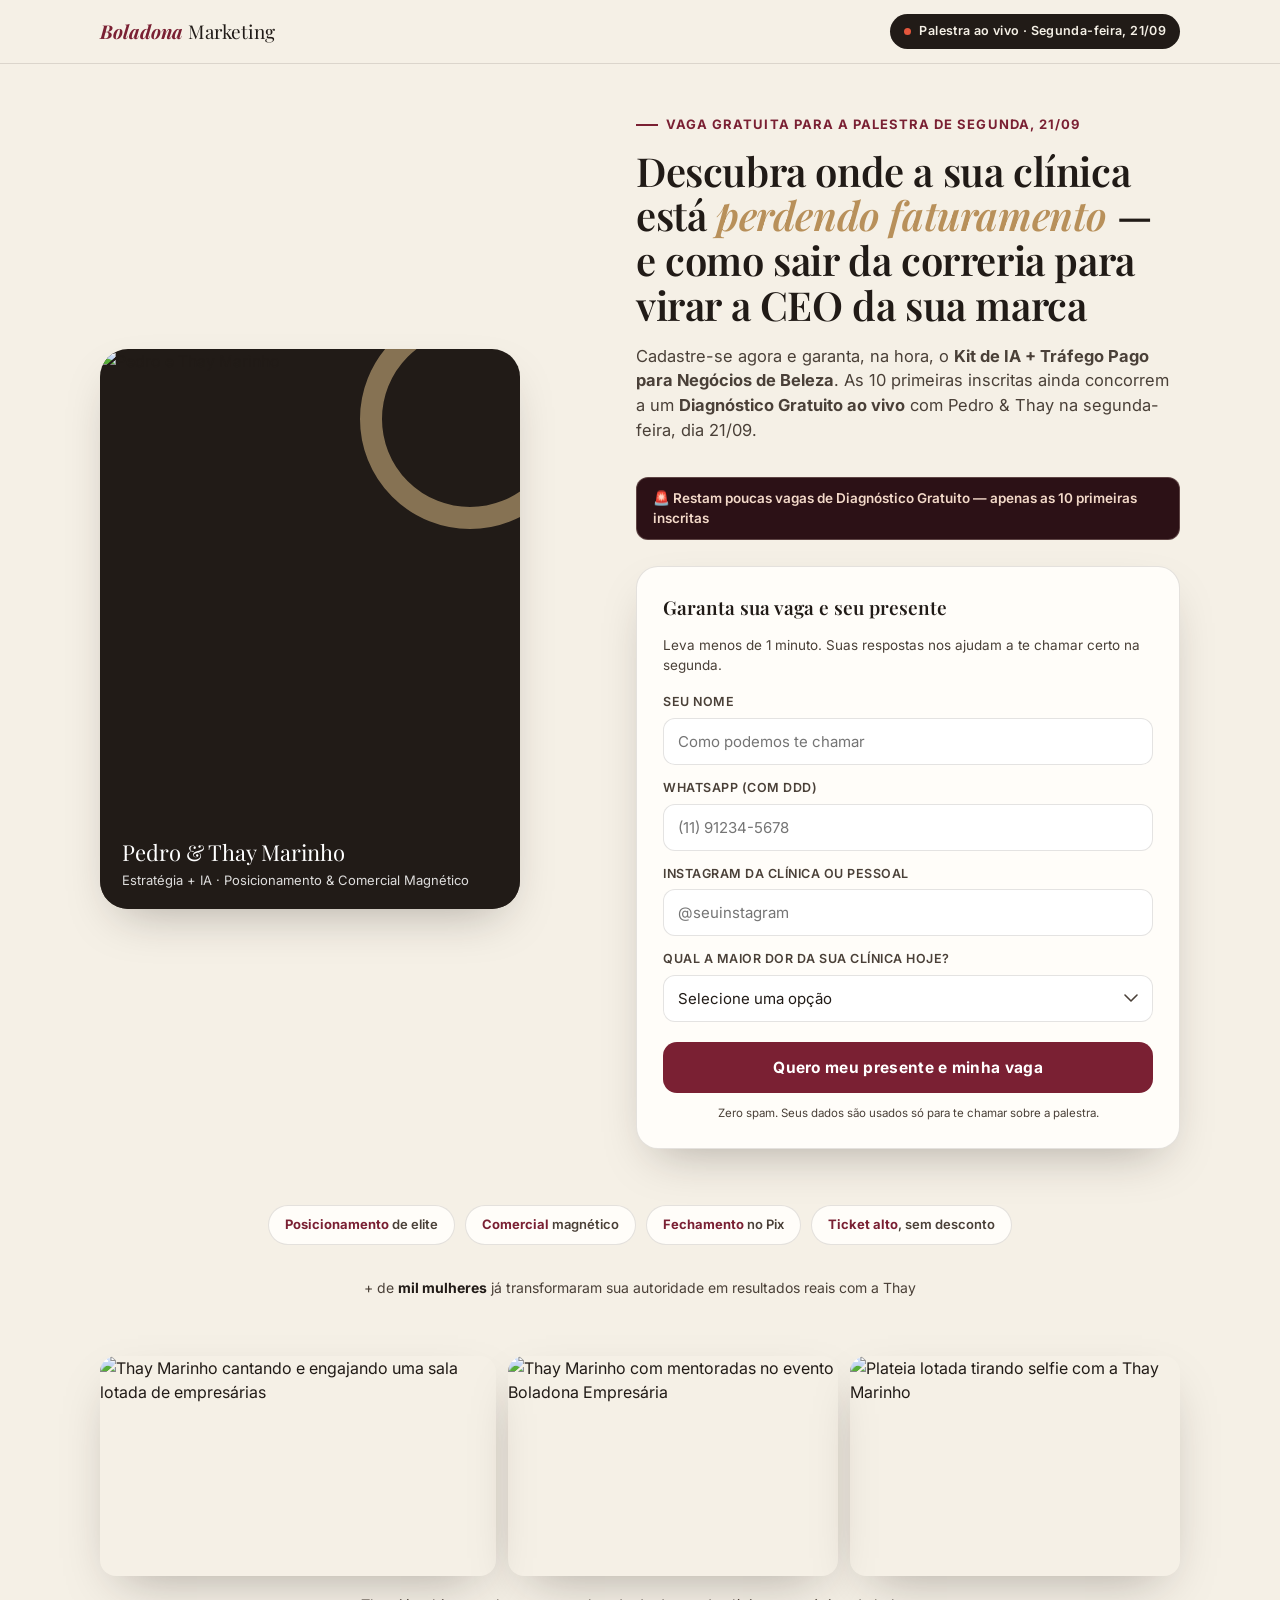
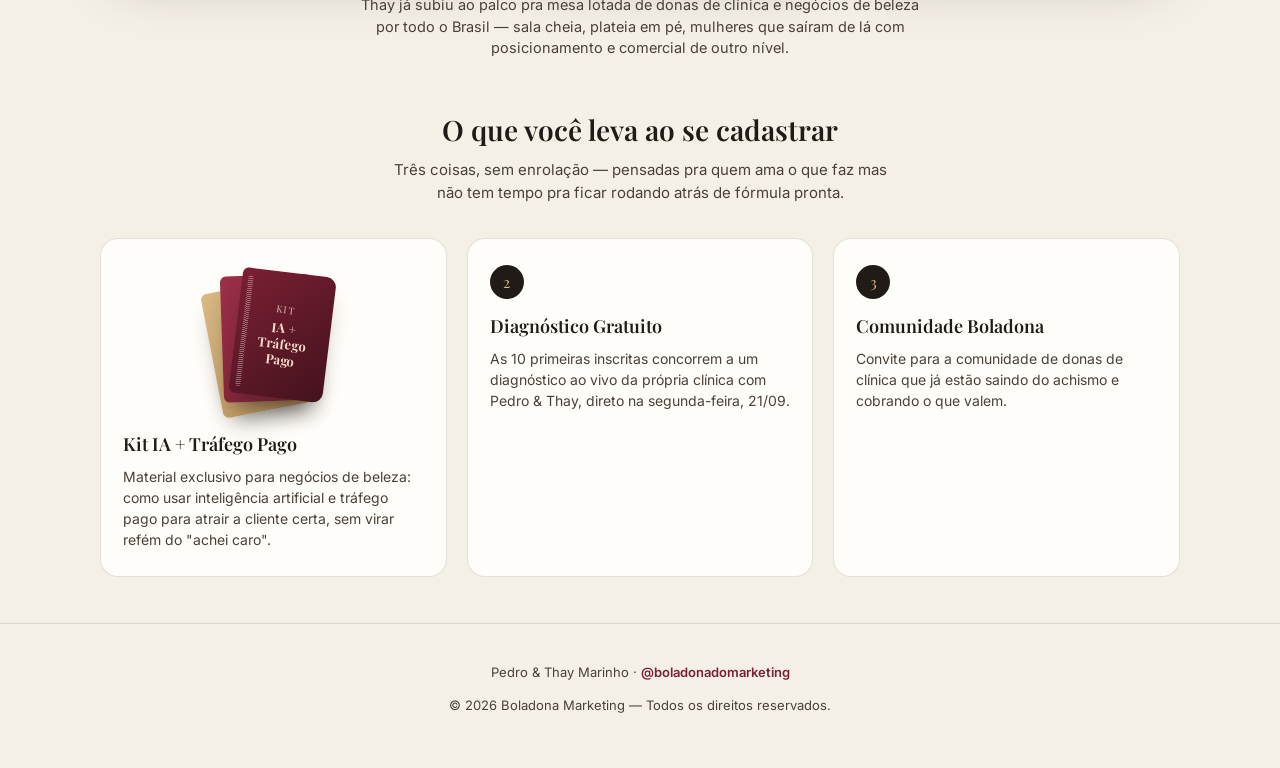
==== index.html @ da7e8c17 "Adiciona mockup do Kit e prova social com fotos reais da Thay Mockup de livros em CSS para o card do" ====
<!doctype html>
<html lang="pt-BR">
<head>
<meta charset="UTF-8">
<meta name="viewport" content="width=device-width, initial-scale=1">
<title>Diagnóstico Gratuito · Palestra com Pedro & Thay Marinho</title>
<meta name="description" content="Palestra ao vivo de Pedro & Thay Marinho. Cadastre-se, leve seu Kit de IA + Tráfego Pago para Negócios de Beleza e concorra a um Diagnóstico Gratuito da sua clínica.">
<link rel="preconnect" href="https://fonts.googleapis.com">
<link rel="preconnect" href="https://fonts.gstatic.com" crossorigin>
<link href="https://fonts.googleapis.com/css2?family=Playfair+Display:ital,wght@0,500;0,600;0,700;1,600&family=Inter:wght@400;500;600;700&display=swap" rel="stylesheet">
<style>
:root {
  --cream: #F5F0E6; --cream-soft: #EFE7D8; --card: #FFFDF9; --ink: #211B17; --ink-soft: #4A4038;
  --gold: #B8905A; --gold-light: #D9BA85; --wine: #7A2033;
  --line: rgba(33,27,23,.12); --shadow: 0 20px 50px -20px rgba(33,27,23,.35); --radius: 22px;
}
* { box-sizing: border-box; }
html { scroll-behavior: smooth; }
body { margin:0; background:var(--cream); color:var(--ink); font-family:'Inter',-apple-system,BlinkMacSystemFont,'Segoe UI',sans-serif; -webkit-font-smoothing:antialiased; line-height:1.5; }
h1,h2,h3,.serif { font-family:'Playfair Display',Georgia,serif; font-weight:600; margin:0; color:var(--ink); }
a { color:inherit; } img { max-width:100%; display:block; }
.container { max-width:1120px; margin:0 auto; padding:0 20px; }
.topbar { position:sticky; top:0; z-index:40; background:rgba(245,240,230,.92); backdrop-filter:blur(8px); border-bottom:1px solid var(--line); }
.topbar-inner { display:flex; align-items:center; justify-content:space-between; padding:14px 20px; max-width:1120px; margin:0 auto; }
.brand { font-family:'Playfair Display',serif; font-size:19px; }
.brand b { color:var(--wine); font-style:italic; }
.live-badge { display:inline-flex; align-items:center; gap:8px; background:var(--ink); color:var(--cream); padding:8px 14px; border-radius:999px; font-size:12.5px; font-weight:600; letter-spacing:.03em; }
.live-dot { width:7px; height:7px; border-radius:50%; background:#E4573D; animation:pulse 1.6s infinite; }
@keyframes pulse { 0%{box-shadow:0 0 0 0 rgba(228,87,61,.55);} 70%{box-shadow:0 0 0 8px rgba(228,87,61,0);} 100%{box-shadow:0 0 0 0 rgba(228,87,61,0);} }
.hero { padding:44px 0 30px; }
.hero-grid { display:grid; grid-template-columns:.95fr 1.05fr; gap:44px; align-items:center; }
@media (max-width:880px) { .hero-grid { grid-template-columns:1fr; gap:30px; } }
.photo-card { position:relative; border-radius:28px; overflow:hidden; box-shadow:var(--shadow); aspect-ratio:3/4; max-height:560px; background:var(--ink); }
.photo-card img { width:100%; height:100%; object-fit:cover; object-position:50% 12%; }
.photo-card::after { content:""; position:absolute; inset:0; background:linear-gradient(180deg,rgba(33,27,23,0) 45%,rgba(33,27,23,.75) 100%); }
.photo-caption { position:absolute; left:22px; right:22px; bottom:18px; z-index:2; color:#fff; }
.photo-caption .names { font-family:'Playfair Display',serif; font-size:22px; }
.photo-caption .role { font-size:13px; opacity:.85; margin-top:2px; }
.photo-arc { position:absolute; top:-40px; right:-60px; width:220px; height:220px; border:22px solid var(--gold-light); border-radius:50%; opacity:.55; z-index:1; }
.eyebrow { display:inline-flex; align-items:center; gap:8px; color:var(--wine); font-weight:700; font-size:13px; letter-spacing:.08em; text-transform:uppercase; margin-bottom:14px; }
.eyebrow::before { content:""; width:22px; height:2px; background:var(--wine); display:inline-block; }
.hero h1 { font-size:40px; line-height:1.12; letter-spacing:-0.01em; }
.hero h1 em { color:var(--gold); font-style:italic; }
@media (max-width:480px) { .hero h1 { font-size:30px; } }
.hero-sub { margin-top:16px; font-size:16.5px; color:var(--ink-soft); max-width:54ch; }
.urgency { margin-top:18px; display:inline-flex; align-items:center; gap:10px; background:#2C1116; color:#F3D9C9; border:1px solid rgba(243,217,201,.25); padding:10px 16px; border-radius:12px; font-size:13.5px; font-weight:600; }
.form-card { margin-top:26px; background:var(--card); border:1px solid var(--line); border-radius:var(--radius); padding:26px; box-shadow:var(--shadow); }
.form-card h3 { font-size:19px; margin-bottom:4px; }
.form-card .form-note { font-size:13.5px; color:var(--ink-soft); margin-bottom:18px; }
.field { margin-bottom:14px; }
.field label { display:block; font-size:12.5px; font-weight:600; color:var(--ink-soft); margin-bottom:6px; text-transform:uppercase; letter-spacing:.04em; }
.field input, .field select { width:100%; padding:13px 14px; border-radius:12px; border:1.5px solid var(--line); background:#fff; font-size:15px; font-family:inherit; color:var(--ink); appearance:none; }
.field select { background-image:url("data:image/svg+xml,%3Csvg xmlns='http://www.w3.org/2000/svg' width='14' height='9'%3E%3Cpath d='M1 1l6 6 6-6' stroke='%234A4038' stroke-width='1.6' fill='none' stroke-linecap='round' stroke-linejoin='round'/%3E%3C/svg%3E"); background-repeat:no-repeat; background-position:right 14px center; padding-right:36px; }
.field input:focus, .field select:focus { outline:none; border-color:var(--gold); box-shadow:0 0 0 3px rgba(184,144,90,.18); }
.btn-submit { width:100%; border:none; cursor:pointer; background:var(--wine); color:#fff; font-family:inherit; font-weight:700; font-size:15.5px; letter-spacing:.02em; padding:16px 18px; border-radius:14px; margin-top:6px; transition:transform .15s ease,background .15s ease; }
.btn-submit:hover { background:#8E2740; transform:translateY(-1px); }
.btn-submit:disabled { opacity:.6; cursor:default; transform:none; }
.form-fineprint { margin-top:12px; font-size:11.5px; color:var(--ink-soft); text-align:center; }
.form-error { display:none; background:#FBE3E0; color:#7A2020; border-radius:10px; padding:10px 12px; font-size:13px; margin-bottom:12px; }
.pills { display:flex; flex-wrap:wrap; gap:10px; justify-content:center; padding:26px 0 10px; }
.pill { background:var(--card); border:1px solid var(--line); padding:9px 16px; border-radius:999px; font-size:13px; font-weight:600; color:var(--ink-soft); }
.pill b { color:var(--wine); }
.trust { text-align:center; padding:8px 0 36px; color:var(--ink-soft); font-size:14px; }
.trust b { color:var(--ink); }
.section { padding:46px 0; }
.section-title { text-align:center; font-size:28px; margin-bottom:8px; }
.section-sub { text-align:center; color:var(--ink-soft); max-width:56ch; margin:0 auto 34px; font-size:15px; }
.cards3 { display:grid; grid-template-columns:repeat(3,1fr); gap:20px; }
@media (max-width:820px) { .cards3 { grid-template-columns:1fr; } }
.gift-card { background:var(--card); border:1px solid var(--line); border-radius:18px; padding:26px 22px; }
.gift-card .num { width:34px; height:34px; border-radius:50%; background:var(--ink); color:var(--gold-light); display:flex; align-items:center; justify-content:center; font-family:'Playfair Display',serif; font-size:15px; margin-bottom:14px; }
.gift-card h3 { font-size:18px; margin-bottom:8px; }
.gift-card p { font-size:14px; color:var(--ink-soft); margin:0; }
.kit-mockup { position:relative; width:120px; height:150px; margin:0 auto 16px; }
.kit-book { position:absolute; left:50%; top:50%; width:94px; height:126px; border-radius:6px 10px 10px 6px; box-shadow:0 14px 24px -10px rgba(33,27,23,.45); }
.kit-book-3 { z-index:1; background:linear-gradient(135deg,#D9BA85,#B8905A); transform:translate(-50%,-50%) rotate(-11deg) translate(-16px,5px); }
.kit-book-2 { z-index:2; background:linear-gradient(135deg,#9C3049,#7A2033); transform:translate(-50%,-50%) rotate(-2deg) translate(-4px,-2px); }
.kit-book-1 { z-index:3; background:linear-gradient(135deg,#7A2033,#43121D); transform:translate(-50%,-50%) rotate(7deg) translate(9px,-6px); display:flex; flex-direction:column; align-items:center; justify-content:center; text-align:center; color:#F3D9C9; padding:10px; }
.kit-book-1::before { content:""; position:absolute; left:6px; top:7px; bottom:7px; width:5px; background:repeating-linear-gradient(rgba(255,255,255,0) 0,rgba(255,255,255,0) 1px,rgba(255,255,255,.35) 1px,rgba(255,255,255,.35) 2px); border-radius:3px; }
.kit-book-tag { font-family:'Playfair Display',serif; font-size:9.5px; letter-spacing:.16em; opacity:.85; }
.kit-book-title { font-family:'Playfair Display',serif; font-weight:700; font-size:13px; line-height:1.25; margin-top:4px; }
.proof { padding:8px 0 4px; }
.proof-grid { display:grid; grid-template-columns:1.2fr 1fr 1fr; gap:12px; }
.proof-grid img { width:100%; height:220px; object-fit:cover; border-radius:16px; box-shadow:var(--shadow); }
@media (max-width:720px) { .proof-grid { grid-template-columns:1fr 1fr; } .proof-grid img { height:170px; } .proof-grid img:first-child { grid-column:1 / -1; height:200px; } }
.proof-caption { text-align:center; max-width:64ch; margin:18px auto 0; color:var(--ink-soft); font-size:14.5px; }
footer { border-top:1px solid var(--line); padding:26px 0 40px; text-align:center; color:var(--ink-soft); font-size:13px; }
footer a { color:var(--wine); font-weight:600; text-decoration:none; }
</style>
</head>
<body>

<div class="topbar">
  <div class="topbar-inner">
    <div class="brand"><b>Boladona</b> Marketing</div>
    <div class="live-badge"><span class="live-dot"></span> Palestra ao vivo · Segunda-feira, 21/09</div>
  </div>
</div>

<header class="hero">
  <div class="container hero-grid">
    <div class="photo-card">
      <div class="photo-arc"></div>
      <img src="https://qdgpsgfivrbxqoopowkg.supabase.co/storage/v1/object/public/landing-assets/pedro-thay-casal.jpg" alt="Pedro e Thay Marinho">
      <div class="photo-caption">
        <div class="names">Pedro &amp; Thay Marinho</div>
        <div class="role">Estratégia + IA · Posicionamento &amp; Comercial Magnético</div>
      </div>
    </div>

    <div>
      <div class="eyebrow">Vaga gratuita para a palestra de segunda, 21/09</div>
      <h1>Descubra onde a sua clínica está <em>perdendo faturamento</em> — e como sair da correria para virar a CEO da sua marca</h1>
      <p class="hero-sub">Cadastre-se agora e garanta, na hora, o <strong>Kit de IA + Tráfego Pago para Negócios de Beleza</strong>. As 10 primeiras inscritas ainda concorrem a um <strong>Diagnóstico Gratuito ao vivo</strong> com Pedro &amp; Thay na segunda-feira, dia 21/09.</p>
      <div class="urgency">🚨 Restam poucas vagas de Diagnóstico Gratuito — apenas as 10 primeiras inscritas</div>

      <div class="form-card">
        <h3>Garanta sua vaga e seu presente</h3>
        <p class="form-note">Leva menos de 1 minuto. Suas respostas nos ajudam a te chamar certo na segunda.</p>
        <div class="form-error" id="formError">Ops, não conseguimos enviar. Confira os campos e tente de novo.</div>
        <form id="leadForm">
          <div class="field">
            <label for="nome">Seu nome</label>
            <input type="text" id="nome" name="nome" placeholder="Como podemos te chamar" required>
          </div>
          <div class="field">
            <label for="whatsapp">WhatsApp (com DDD)</label>
            <input type="tel" id="whatsapp" name="whatsapp" placeholder="(11) 91234-5678" required>
          </div>
          <div class="field">
            <label for="instagram">Instagram da clínica ou pessoal</label>
            <input type="text" id="instagram" name="instagram" placeholder="@seuinstagram" required>
          </div>
          <div class="field">
            <label for="dor">Qual a maior dor da sua clínica hoje?</label>
            <select id="dor" name="dor" required>
              <option value="" disabled selected>Selecione uma opção</option>
              <option value="Não sei precificar sem dar desconto">Não sei precificar sem dar desconto</option>
              <option value="Recebo leads no WhatsApp mas não converto em agendamento">Recebo leads no WhatsApp mas não converto em agendamento</option>
              <option value="Trabalho muito e fatura pouco">Trabalho muito e fatura pouco</option>
              <option value="Ainda não tenho um posicionamento claro">Ainda não tenho um posicionamento claro</option>
            </select>
          </div>
          <button type="submit" class="btn-submit" id="submitBtn">Quero meu presente e minha vaga</button>
          <div class="form-fineprint">Zero spam. Seus dados são usados só para te chamar sobre a palestra.</div>
        </form>
      </div>
    </div>
  </div>
</header>

<div class="pills container">
  <div class="pill"><b>Posicionamento</b> de elite</div>
  <div class="pill"><b>Comercial</b> magnético</div>
  <div class="pill"><b>Fechamento</b> no Pix</div>
  <div class="pill"><b>Ticket alto</b>, sem desconto</div>
</div>
<p class="trust">+ de <b>mil mulheres</b> já transformaram sua autoridade em resultados reais com a Thay</p>

<section class="proof">
  <div class="container">
    <div class="proof-grid">
      <img src="https://qdgpsgfivrbxqoopowkg.supabase.co/storage/v1/object/public/landing-assets/thay-plateia-bambu.jpg" alt="Thay Marinho cantando e engajando uma sala lotada de empresárias">
      <img src="https://qdgpsgfivrbxqoopowkg.supabase.co/storage/v1/object/public/landing-assets/thay-mentoradas.jpg" alt="Thay Marinho com mentoradas no evento Boladona Empresária">
      <img src="https://qdgpsgfivrbxqoopowkg.supabase.co/storage/v1/object/public/landing-assets/thay-plateia-selfie.jpg" alt="Plateia lotada tirando selfie com a Thay Marinho">
    </div>
    <p class="proof-caption">Thay já subiu ao palco pra mesa lotada de donas de clínica e negócios de beleza por todo o Brasil — sala cheia, plateia em pé, mulheres que saíram de lá com posicionamento e comercial de outro nível.</p>
  </div>
</section>

<section class="section">
  <div class="container">
    <h2 class="section-title">O que você leva ao se cadastrar</h2>
    <p class="section-sub">Três coisas, sem enrolação — pensadas pra quem ama o que faz mas não tem tempo pra ficar rodando atrás de fórmula pronta.</p>
    <div class="cards3">
      <div class="gift-card">
        <div class="kit-mockup" aria-hidden="true">
          <div class="kit-book kit-book-3"></div>
          <div class="kit-book kit-book-2"></div>
          <div class="kit-book kit-book-1">
            <span class="kit-book-tag">KIT</span>
            <span class="kit-book-title">IA + Tráfego<br>Pago</span>
          </div>
        </div>
        <h3>Kit IA + Tráfego Pago</h3>
        <p>Material exclusivo para negócios de beleza: como usar inteligência artificial e tráfego pago para atrair a cliente certa, sem virar refém do "achei caro".</p>
      </div>
      <div class="gift-card">
        <div class="num">2</div>
        <h3>Diagnóstico Gratuito</h3>
        <p>As 10 primeiras inscritas concorrem a um diagnóstico ao vivo da própria clínica com Pedro &amp; Thay, direto na segunda-feira, 21/09.</p>
      </div>
      <div class="gift-card">
        <div class="num">3</div>
        <h3>Comunidade Boladona</h3>
        <p>Convite para a comunidade de donas de clínica que já estão saindo do achismo e cobrando o que valem.</p>
      </div>
    </div>
  </div>
</section>

<footer>
  <div class="container">
    <p>Pedro &amp; Thay Marinho · <a href="https://www.instagram.com/boladonadomarketing/" target="_blank" rel="noopener">@boladonadomarketing</a></p>
    <p>© 2026 Boladona Marketing — Todos os direitos reservados.</p>
  </div>
</footer>

<script>
(function () {
  var SUPABASE_URL = "https://qdgpsgfivrbxqoopowkg.supabase.co";
  var SUPABASE_ANON_KEY = "eyJhbGciOiJIUzI1NiIsInR5cCI6IkpXVCJ9.eyJpc3MiOiJzdXBhYmFzZSIsInJlZiI6InFkZ3BzZ2ZpdnJieHFvb3Bvd2tnIiwicm9sZSI6ImFub24iLCJpYXQiOjE3NjI2NjA2MTksImV4cCI6MjA3ODIzNjYxOX0.d2TkZGu66N0FkFLUyxVKUJbG-k8k2CGH80YmsfRaJfw";
  var form = document.getElementById("leadForm");
  var btn = document.getElementById("submitBtn");
  var errorBox = document.getElementById("formError");

  form.addEventListener("submit", function (e) {
    e.preventDefault();
    errorBox.style.display = "none";
    var nome = document.getElementById("nome").value.trim();
    var whatsapp = document.getElementById("whatsapp").value.trim();
    var instagram = document.getElementById("instagram").value.trim();
    var dor = document.getElementById("dor").value;
    if (!nome || !whatsapp || !instagram || !dor) { errorBox.style.display = "block"; return; }

    btn.disabled = true;
    btn.textContent = "Enviando...";

    fetch(SUPABASE_URL + "/rest/v1/landing_leads", {
      method: "POST",
      headers: {
        "Content-Type": "application/json",
        "apikey": SUPABASE_ANON_KEY,
        "Authorization": "Bearer " + SUPABASE_ANON_KEY,
        "Prefer": "return=minimal"
      },
      body: JSON.stringify({
        nome: nome,
        whatsapp: whatsapp,
        instagram: instagram.indexOf("@") === 0 ? instagram : "@" + instagram,
        dor_principal: dor,
        origem: "palestra-segunda",
        user_agent: navigator.userAgent
      })
    })
      .then(function (res) {
        if (!res.ok) throw new Error("Falha ao enviar (" + res.status + ")");
        try { sessionStorage.setItem("lead_nome", nome); } catch (e) {}
        window.location.href = "/obrigado";
      })
      .catch(function (err) {
        console.error(err);
        errorBox.style.display = "block";
        btn.disabled = false;
        btn.textContent = "Quero meu presente e minha vaga";
      });
  });
})();
</script>
</body>
</html>
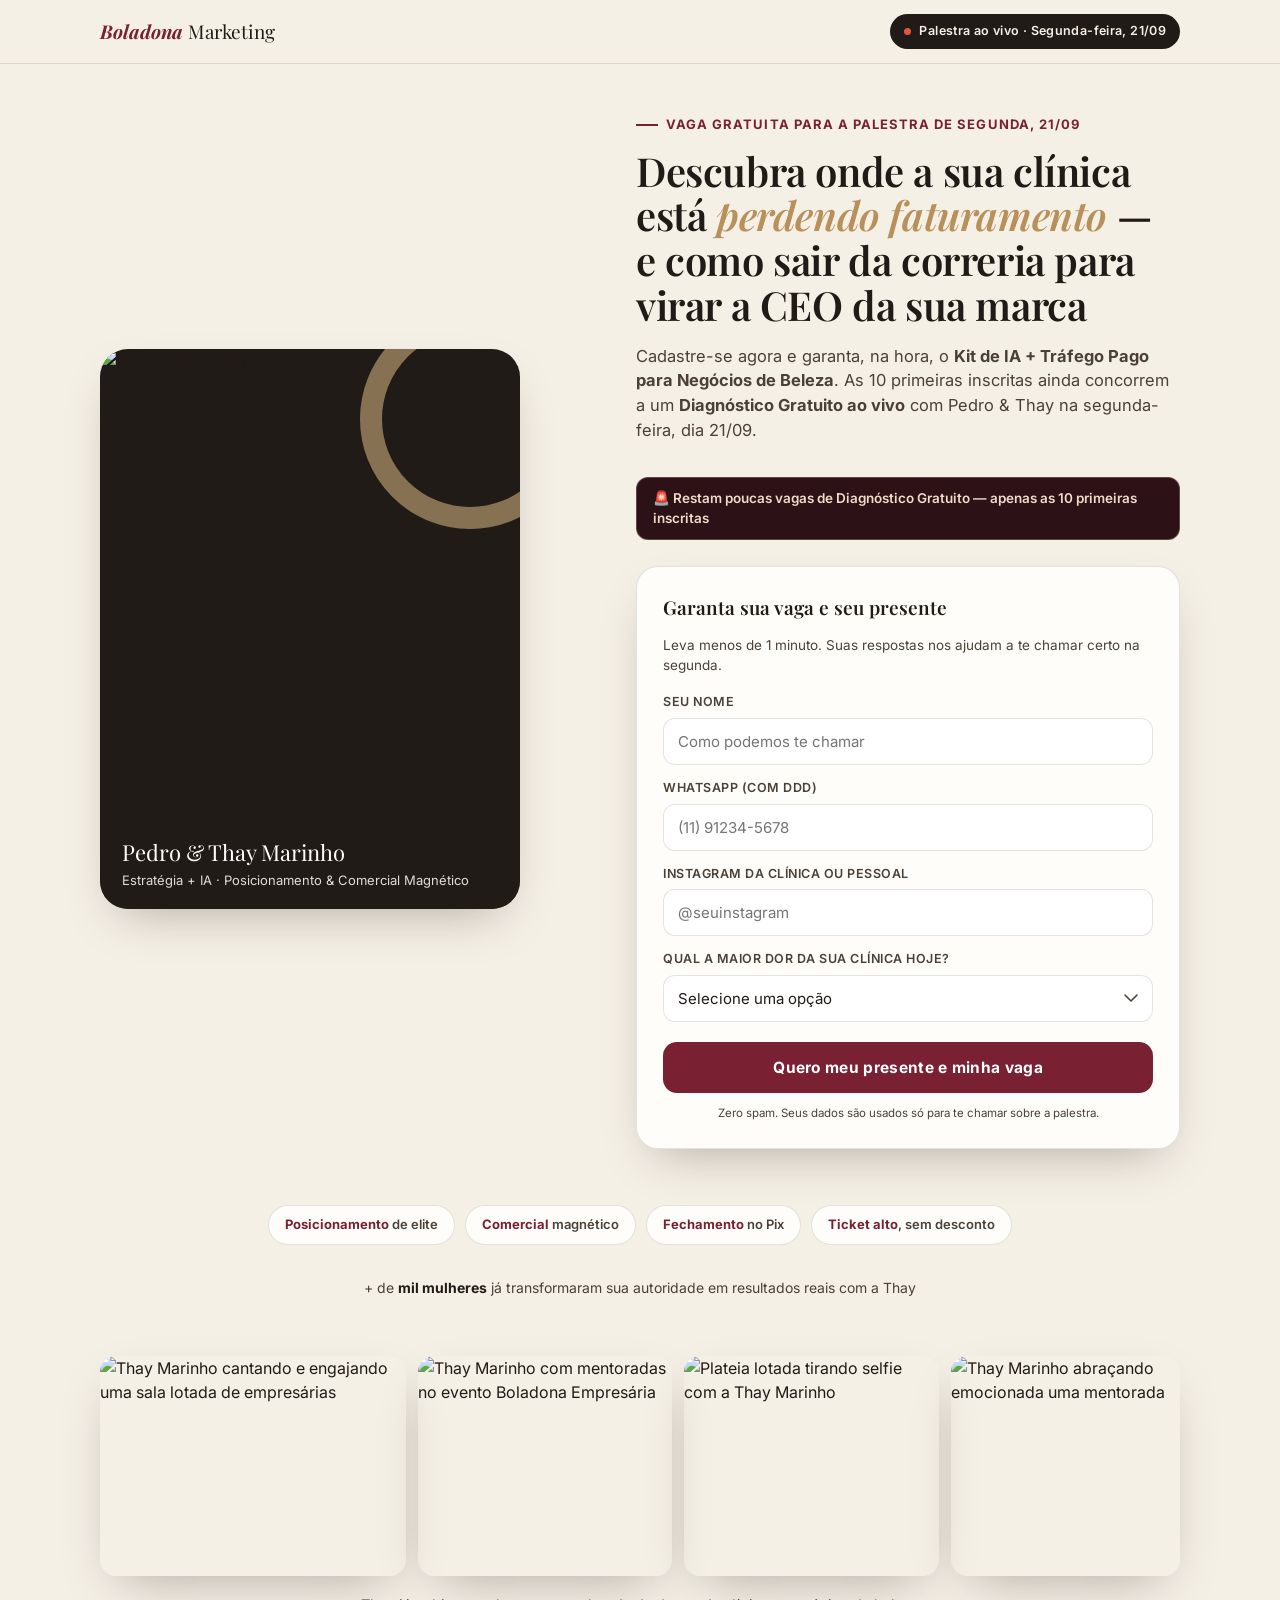
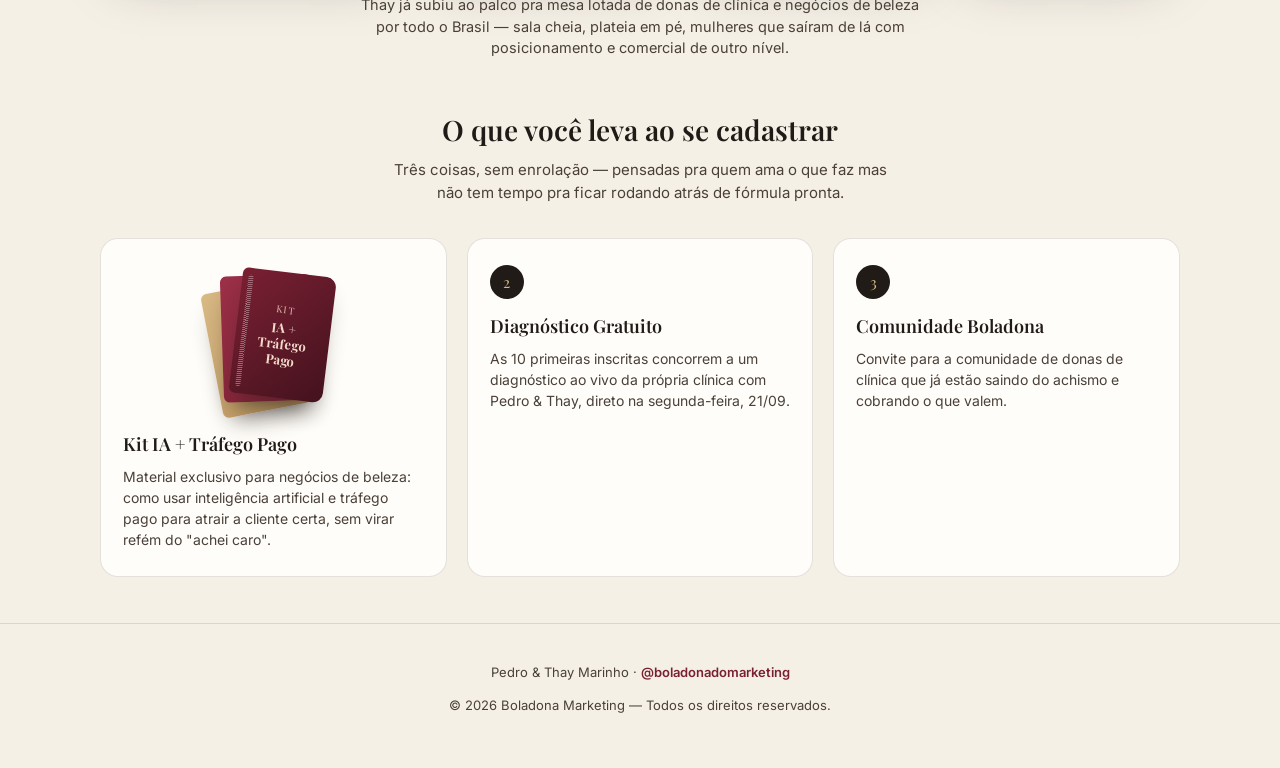
==== commit 2784e7e9: "Expande a galeria de prova social com a 4a foto (abraço com mentorada) Co-Authored-By: Claude Sonnet" ====
--- a/index.html
+++ b/index.html
@@ -80,7 +80,7 @@
 .kit-book-tag { font-family:'Playfair Display',serif; font-size:9.5px; letter-spacing:.16em; opacity:.85; }
 .kit-book-title { font-family:'Playfair Display',serif; font-weight:700; font-size:13px; line-height:1.25; margin-top:4px; }
 .proof { padding:8px 0 4px; }
-.proof-grid { display:grid; grid-template-columns:1.2fr 1fr 1fr; gap:12px; }
+.proof-grid { display:grid; grid-template-columns:1.2fr 1fr 1fr 0.9fr; gap:12px; }
 .proof-grid img { width:100%; height:220px; object-fit:cover; border-radius:16px; box-shadow:var(--shadow); }
 @media (max-width:720px) { .proof-grid { grid-template-columns:1fr 1fr; } .proof-grid img { height:170px; } .proof-grid img:first-child { grid-column:1 / -1; height:200px; } }
 .proof-caption { text-align:center; max-width:64ch; margin:18px auto 0; color:var(--ink-soft); font-size:14.5px; }
@@ -163,6 +163,7 @@
       <img src="https://qdgpsgfivrbxqoopowkg.supabase.co/storage/v1/object/public/landing-assets/thay-plateia-bambu.jpg" alt="Thay Marinho cantando e engajando uma sala lotada de empresárias">
       <img src="https://qdgpsgfivrbxqoopowkg.supabase.co/storage/v1/object/public/landing-assets/thay-mentoradas.jpg" alt="Thay Marinho com mentoradas no evento Boladona Empresária">
       <img src="https://qdgpsgfivrbxqoopowkg.supabase.co/storage/v1/object/public/landing-assets/thay-plateia-selfie.jpg" alt="Plateia lotada tirando selfie com a Thay Marinho">
+      <img src="https://qdgpsgfivrbxqoopowkg.supabase.co/storage/v1/object/public/landing-assets/thay-abraco-mentorada.jpg" alt="Thay Marinho abraçando emocionada uma mentorada">
     </div>
     <p class="proof-caption">Thay já subiu ao palco pra mesa lotada de donas de clínica e negócios de beleza por todo o Brasil — sala cheia, plateia em pé, mulheres que saíram de lá com posicionamento e comercial de outro nível.</p>
   </div>
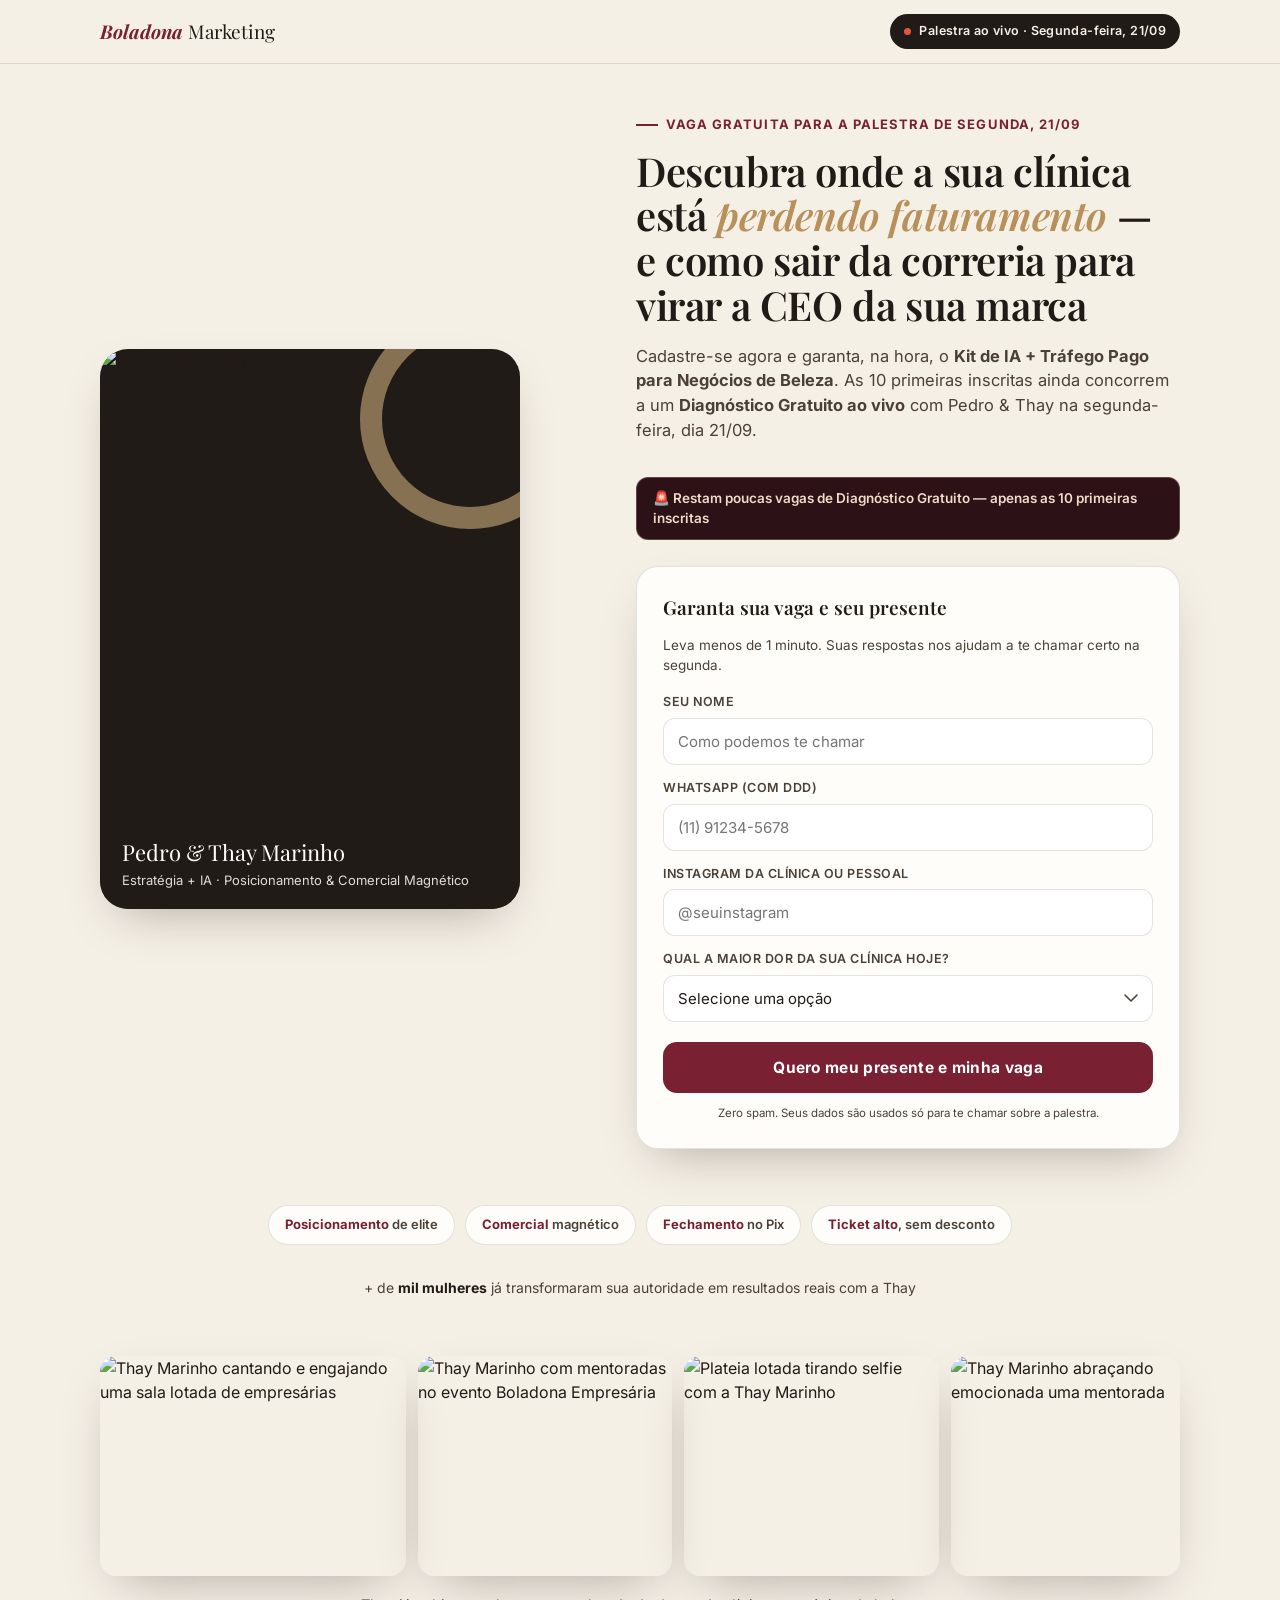
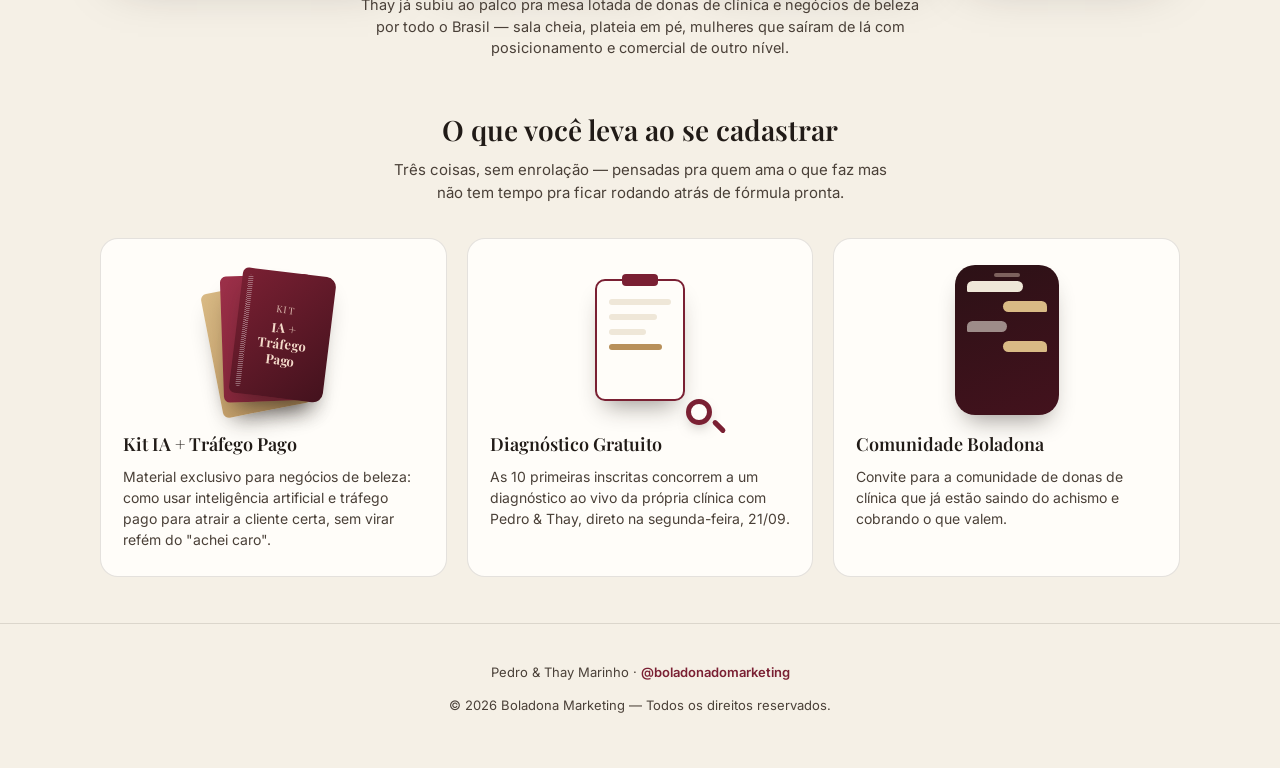
==== commit 938fd0be: "Substitui ícones genéricos por mockups CSS dos bônus Diagnóstico Gratuito (prancheta + lupa) e Comun" ====
--- a/index.html
+++ b/index.html
@@ -79,6 +79,24 @@
 .kit-book-1::before { content:""; position:absolute; left:6px; top:7px; bottom:7px; width:5px; background:repeating-linear-gradient(rgba(255,255,255,0) 0,rgba(255,255,255,0) 1px,rgba(255,255,255,.35) 1px,rgba(255,255,255,.35) 2px); border-radius:3px; }
 .kit-book-tag { font-family:'Playfair Display',serif; font-size:9.5px; letter-spacing:.16em; opacity:.85; }
 .kit-book-title { font-family:'Playfair Display',serif; font-weight:700; font-size:13px; line-height:1.25; margin-top:4px; }
+
+.diag-mockup { position:relative; width:120px; height:150px; margin:0 auto 16px; }
+.diag-board { position:absolute; left:50%; top:50%; transform:translate(-50%,-50%); width:90px; height:122px; background:var(--card); border:2px solid var(--wine); border-radius:10px; box-shadow:0 14px 24px -10px rgba(33,27,23,.45); padding:18px 12px 12px; }
+.diag-board::before { content:""; position:absolute; top:-7px; left:50%; transform:translateX(-50%); width:36px; height:12px; background:var(--wine); border-radius:4px; }
+.diag-line { height:6px; background:var(--cream-soft); border-radius:3px; margin-bottom:9px; }
+.diag-line:nth-child(2) { width:78%; }
+.diag-line:nth-child(3) { width:60%; }
+.diag-line.check { background:var(--gold); width:85%; }
+.diag-glass { position:absolute; right:-12px; bottom:-10px; width:26px; height:26px; border:5px solid var(--wine); border-radius:50%; background:rgba(255,253,249,.95); box-shadow:0 6px 14px -6px rgba(33,27,23,.5); }
+.diag-glass::after { content:""; position:absolute; width:16px; height:5px; background:var(--wine); border-radius:3px; left:20px; top:20px; transform:rotate(45deg); }
+
+.chat-mockup { position:relative; width:104px; height:150px; margin:0 auto 16px; background:linear-gradient(160deg,#2C1116,#43121D); border-radius:20px; box-shadow:0 14px 24px -10px rgba(33,27,23,.45); padding:16px 12px; display:flex; flex-direction:column; gap:9px; }
+.chat-mockup::before { content:""; position:absolute; top:8px; left:50%; transform:translateX(-50%); width:26px; height:4px; border-radius:3px; background:rgba(243,217,201,.4); }
+.chat-bubble { height:11px; border-radius:8px; }
+.chat-bubble.in { width:70%; background:var(--cream-soft); border-bottom-left-radius:2px; align-self:flex-start; }
+.chat-bubble.out { width:55%; background:var(--gold-light); border-bottom-right-radius:2px; align-self:flex-end; }
+.chat-bubble.in2 { width:50%; background:rgba(245,240,230,.55); border-bottom-left-radius:2px; align-self:flex-start; }
+
 .proof { padding:8px 0 4px; }
 .proof-grid { display:grid; grid-template-columns:1.2fr 1fr 1fr 0.9fr; gap:12px; }
 .proof-grid img { width:100%; height:220px; object-fit:cover; border-radius:16px; box-shadow:var(--shadow); }
@@ -187,12 +205,25 @@
         <p>Material exclusivo para negócios de beleza: como usar inteligência artificial e tráfego pago para atrair a cliente certa, sem virar refém do "achei caro".</p>
       </div>
       <div class="gift-card">
-        <div class="num">2</div>
+        <div class="diag-mockup" aria-hidden="true">
+          <div class="diag-board">
+            <div class="diag-line"></div>
+            <div class="diag-line"></div>
+            <div class="diag-line"></div>
+            <div class="diag-line check"></div>
+          </div>
+          <div class="diag-glass"></div>
+        </div>
         <h3>Diagnóstico Gratuito</h3>
         <p>As 10 primeiras inscritas concorrem a um diagnóstico ao vivo da própria clínica com Pedro &amp; Thay, direto na segunda-feira, 21/09.</p>
       </div>
       <div class="gift-card">
-        <div class="num">3</div>
+        <div class="chat-mockup" aria-hidden="true">
+          <div class="chat-bubble in"></div>
+          <div class="chat-bubble out"></div>
+          <div class="chat-bubble in2"></div>
+          <div class="chat-bubble out"></div>
+        </div>
         <h3>Comunidade Boladona</h3>
         <p>Convite para a comunidade de donas de clínica que já estão saindo do achismo e cobrando o que valem.</p>
       </div>
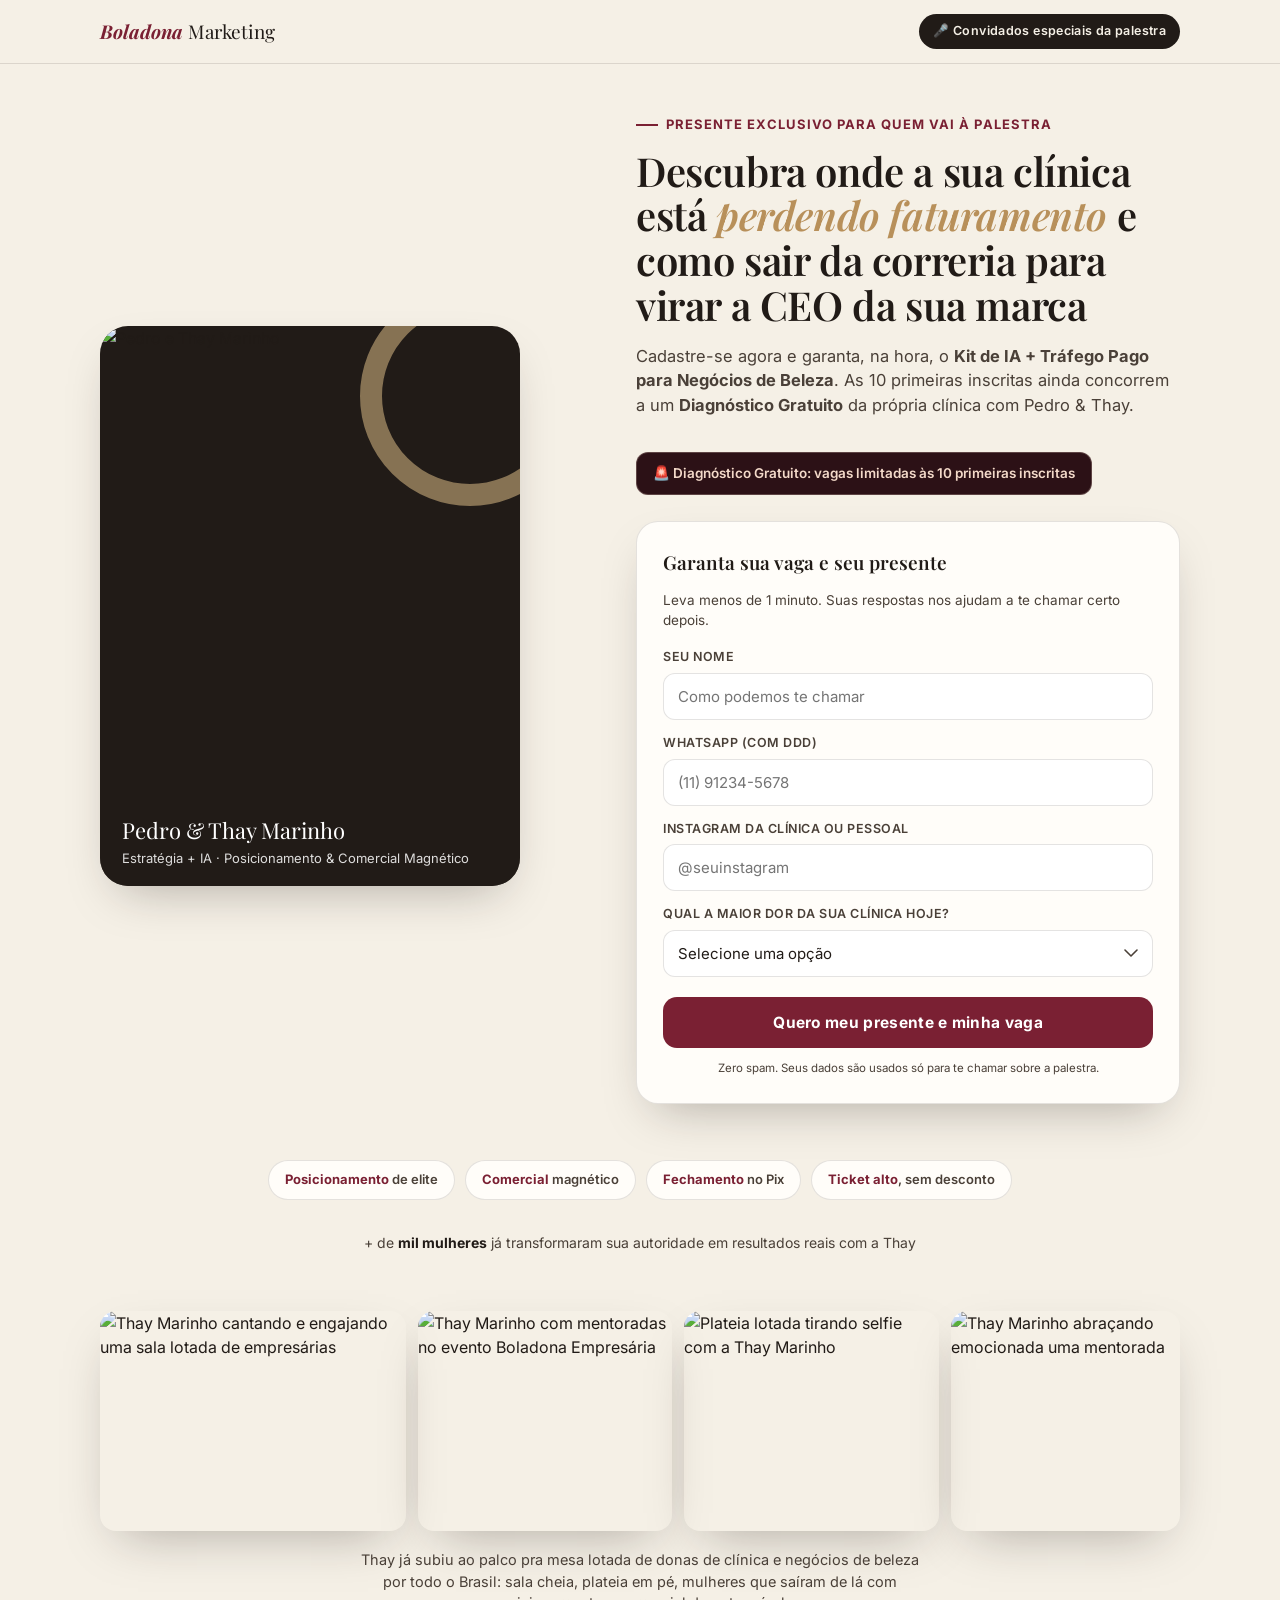
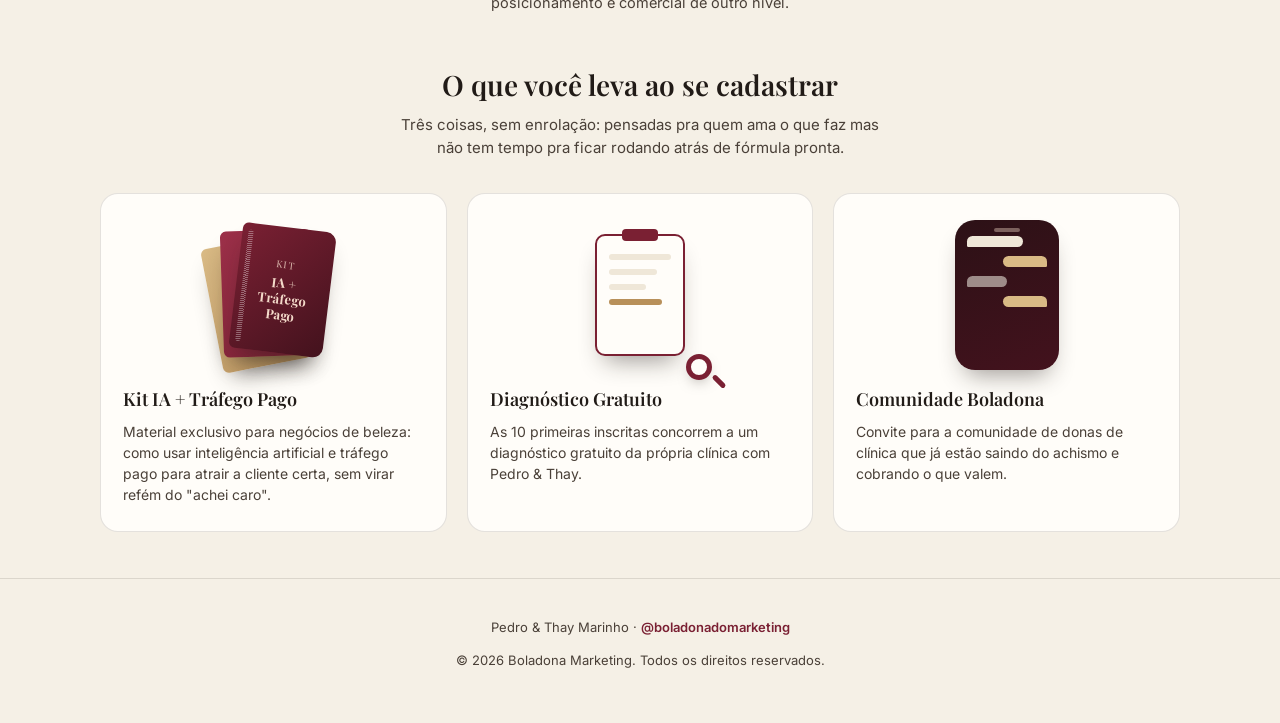
==== commit ea14ef89: "Ajusta enquadramento do evento e remove travessões Evento é pago e vocês foram convidados a palestra" ====
--- a/index.html
+++ b/index.html
@@ -4,7 +4,7 @@
 <meta charset="UTF-8">
 <meta name="viewport" content="width=device-width, initial-scale=1">
 <title>Diagnóstico Gratuito · Palestra com Pedro & Thay Marinho</title>
-<meta name="description" content="Palestra ao vivo de Pedro & Thay Marinho. Cadastre-se, leve seu Kit de IA + Tráfego Pago para Negócios de Beleza e concorra a um Diagnóstico Gratuito da sua clínica.">
+<meta name="description" content="Palestra de Pedro & Thay Marinho. Cadastre-se, leve seu Kit de IA + Tráfego Pago para Negócios de Beleza e concorra a um Diagnóstico Gratuito da sua clínica.">
 <link rel="preconnect" href="https://fonts.googleapis.com">
 <link rel="preconnect" href="https://fonts.gstatic.com" crossorigin>
 <link href="https://fonts.googleapis.com/css2?family=Playfair+Display:ital,wght@0,500;0,600;0,700;1,600&family=Inter:wght@400;500;600;700&display=swap" rel="stylesheet">
@@ -25,8 +25,6 @@
 .brand { font-family:'Playfair Display',serif; font-size:19px; }
 .brand b { color:var(--wine); font-style:italic; }
 .live-badge { display:inline-flex; align-items:center; gap:8px; background:var(--ink); color:var(--cream); padding:8px 14px; border-radius:999px; font-size:12.5px; font-weight:600; letter-spacing:.03em; }
-.live-dot { width:7px; height:7px; border-radius:50%; background:#E4573D; animation:pulse 1.6s infinite; }
-@keyframes pulse { 0%{box-shadow:0 0 0 0 rgba(228,87,61,.55);} 70%{box-shadow:0 0 0 8px rgba(228,87,61,0);} 100%{box-shadow:0 0 0 0 rgba(228,87,61,0);} }
 .hero { padding:44px 0 30px; }
 .hero-grid { display:grid; grid-template-columns:.95fr 1.05fr; gap:44px; align-items:center; }
 @media (max-width:880px) { .hero-grid { grid-template-columns:1fr; gap:30px; } }
@@ -111,7 +109,7 @@
 <div class="topbar">
   <div class="topbar-inner">
     <div class="brand"><b>Boladona</b> Marketing</div>
-    <div class="live-badge"><span class="live-dot"></span> Palestra ao vivo · Segunda-feira, 21/09</div>
+    <div class="live-badge">🎤 Convidados especiais da palestra</div>
   </div>
 </div>
 
@@ -127,14 +125,14 @@
     </div>
 
     <div>
-      <div class="eyebrow">Vaga gratuita para a palestra de segunda, 21/09</div>
-      <h1>Descubra onde a sua clínica está <em>perdendo faturamento</em> — e como sair da correria para virar a CEO da sua marca</h1>
-      <p class="hero-sub">Cadastre-se agora e garanta, na hora, o <strong>Kit de IA + Tráfego Pago para Negócios de Beleza</strong>. As 10 primeiras inscritas ainda concorrem a um <strong>Diagnóstico Gratuito ao vivo</strong> com Pedro &amp; Thay na segunda-feira, dia 21/09.</p>
-      <div class="urgency">🚨 Restam poucas vagas de Diagnóstico Gratuito — apenas as 10 primeiras inscritas</div>
+      <div class="eyebrow">Presente exclusivo para quem vai à palestra</div>
+      <h1>Descubra onde a sua clínica está <em>perdendo faturamento</em> e como sair da correria para virar a CEO da sua marca</h1>
+      <p class="hero-sub">Cadastre-se agora e garanta, na hora, o <strong>Kit de IA + Tráfego Pago para Negócios de Beleza</strong>. As 10 primeiras inscritas ainda concorrem a um <strong>Diagnóstico Gratuito</strong> da própria clínica com Pedro &amp; Thay.</p>
+      <div class="urgency">🚨 Diagnóstico Gratuito: vagas limitadas às 10 primeiras inscritas</div>
 
       <div class="form-card">
         <h3>Garanta sua vaga e seu presente</h3>
-        <p class="form-note">Leva menos de 1 minuto. Suas respostas nos ajudam a te chamar certo na segunda.</p>
+        <p class="form-note">Leva menos de 1 minuto. Suas respostas nos ajudam a te chamar certo depois.</p>
         <div class="form-error" id="formError">Ops, não conseguimos enviar. Confira os campos e tente de novo.</div>
         <form id="leadForm">
           <div class="field">
@@ -183,14 +181,14 @@
       <img src="https://qdgpsgfivrbxqoopowkg.supabase.co/storage/v1/object/public/landing-assets/thay-plateia-selfie.jpg" alt="Plateia lotada tirando selfie com a Thay Marinho">
       <img src="https://qdgpsgfivrbxqoopowkg.supabase.co/storage/v1/object/public/landing-assets/thay-abraco-mentorada.jpg" alt="Thay Marinho abraçando emocionada uma mentorada">
     </div>
-    <p class="proof-caption">Thay já subiu ao palco pra mesa lotada de donas de clínica e negócios de beleza por todo o Brasil — sala cheia, plateia em pé, mulheres que saíram de lá com posicionamento e comercial de outro nível.</p>
+    <p class="proof-caption">Thay já subiu ao palco pra mesa lotada de donas de clínica e negócios de beleza por todo o Brasil: sala cheia, plateia em pé, mulheres que saíram de lá com posicionamento e comercial de outro nível.</p>
   </div>
 </section>
 
 <section class="section">
   <div class="container">
     <h2 class="section-title">O que você leva ao se cadastrar</h2>
-    <p class="section-sub">Três coisas, sem enrolação — pensadas pra quem ama o que faz mas não tem tempo pra ficar rodando atrás de fórmula pronta.</p>
+    <p class="section-sub">Três coisas, sem enrolação: pensadas pra quem ama o que faz mas não tem tempo pra ficar rodando atrás de fórmula pronta.</p>
     <div class="cards3">
       <div class="gift-card">
         <div class="kit-mockup" aria-hidden="true">
@@ -215,7 +213,7 @@
           <div class="diag-glass"></div>
         </div>
         <h3>Diagnóstico Gratuito</h3>
-        <p>As 10 primeiras inscritas concorrem a um diagnóstico ao vivo da própria clínica com Pedro &amp; Thay, direto na segunda-feira, 21/09.</p>
+        <p>As 10 primeiras inscritas concorrem a um diagnóstico gratuito da própria clínica com Pedro &amp; Thay.</p>
       </div>
       <div class="gift-card">
         <div class="chat-mockup" aria-hidden="true">
@@ -234,7 +232,7 @@
 <footer>
   <div class="container">
     <p>Pedro &amp; Thay Marinho · <a href="https://www.instagram.com/boladonadomarketing/" target="_blank" rel="noopener">@boladonadomarketing</a></p>
-    <p>© 2026 Boladona Marketing — Todos os direitos reservados.</p>
+    <p>© 2026 Boladona Marketing. Todos os direitos reservados.</p>
   </div>
 </footer>
 
@@ -271,7 +269,7 @@
         whatsapp: whatsapp,
         instagram: instagram.indexOf("@") === 0 ? instagram : "@" + instagram,
         dor_principal: dor,
-        origem: "palestra-segunda",
+        origem: "palestra-convidados",
         user_agent: navigator.userAgent
       })
     })
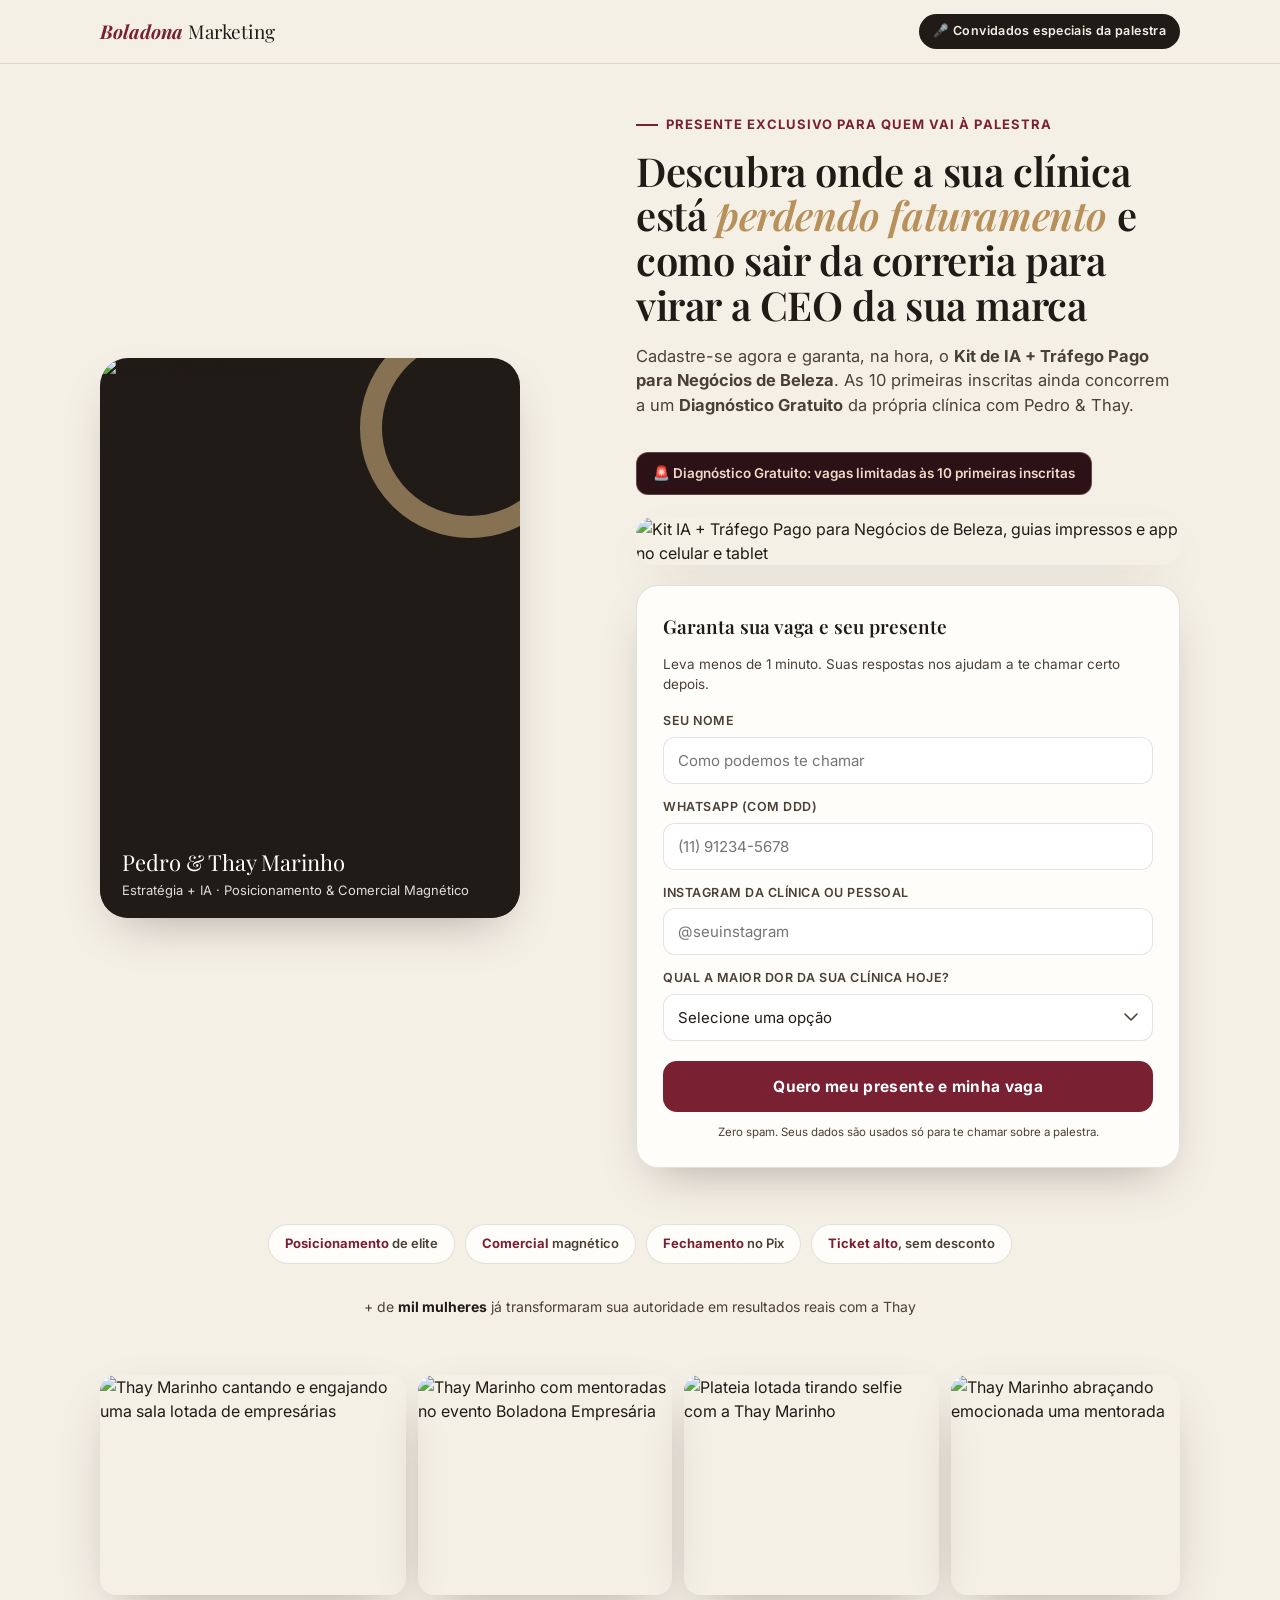
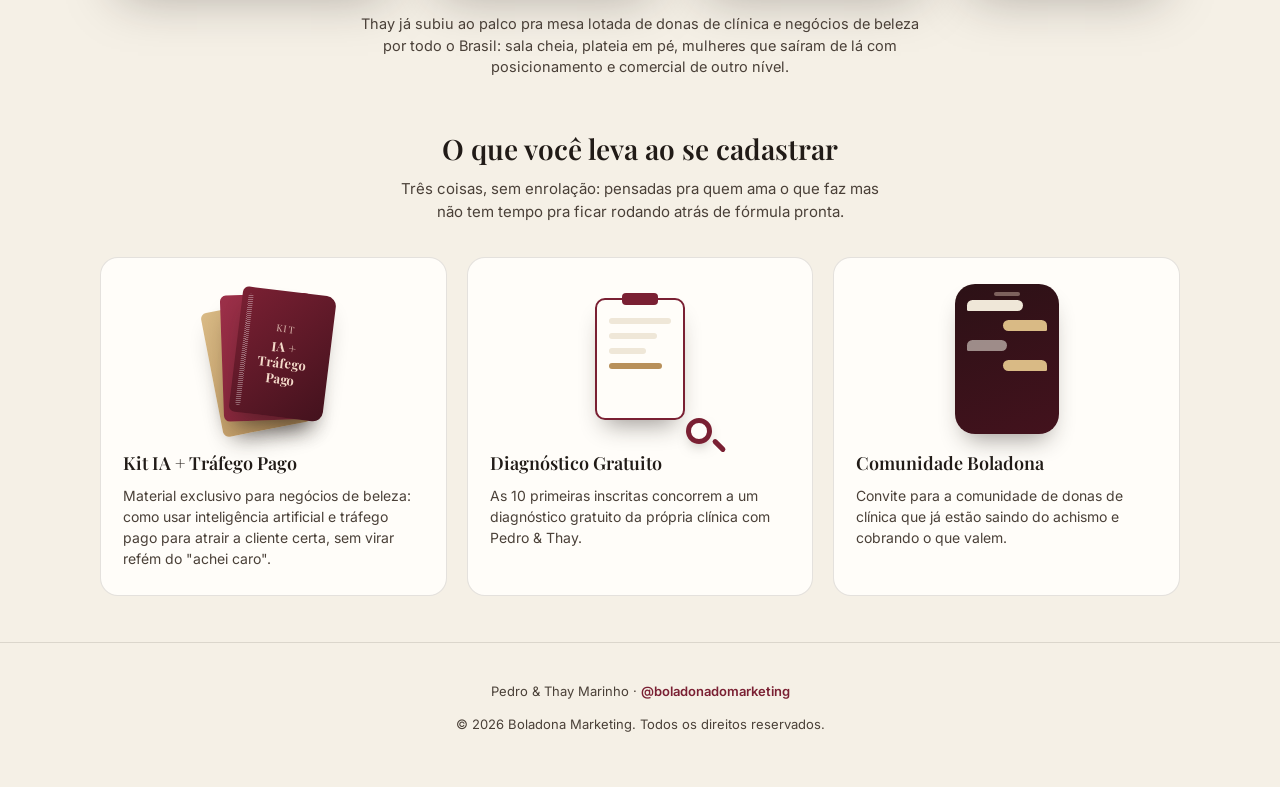
==== commit fdfd98d6: "Adiciona foto real do Kit antes do formulário de cadastro Co-Authored-By: Claude Sonnet 5 <noreply@a" ====
--- a/index.html
+++ b/index.html
@@ -42,7 +42,9 @@
 @media (max-width:480px) { .hero h1 { font-size:30px; } }
 .hero-sub { margin-top:16px; font-size:16.5px; color:var(--ink-soft); max-width:54ch; }
 .urgency { margin-top:18px; display:inline-flex; align-items:center; gap:10px; background:#2C1116; color:#F3D9C9; border:1px solid rgba(243,217,201,.25); padding:10px 16px; border-radius:12px; font-size:13.5px; font-weight:600; }
-.form-card { margin-top:26px; background:var(--card); border:1px solid var(--line); border-radius:var(--radius); padding:26px; box-shadow:var(--shadow); }
+.kit-photo { margin-top:22px; border-radius:18px; overflow:hidden; box-shadow:var(--shadow); }
+.kit-photo img { width:100%; display:block; }
+.form-card { margin-top:20px; background:var(--card); border:1px solid var(--line); border-radius:var(--radius); padding:26px; box-shadow:var(--shadow); }
 .form-card h3 { font-size:19px; margin-bottom:4px; }
 .form-card .form-note { font-size:13.5px; color:var(--ink-soft); margin-bottom:18px; }
 .field { margin-bottom:14px; }
@@ -130,6 +132,10 @@
       <p class="hero-sub">Cadastre-se agora e garanta, na hora, o <strong>Kit de IA + Tráfego Pago para Negócios de Beleza</strong>. As 10 primeiras inscritas ainda concorrem a um <strong>Diagnóstico Gratuito</strong> da própria clínica com Pedro &amp; Thay.</p>
       <div class="urgency">🚨 Diagnóstico Gratuito: vagas limitadas às 10 primeiras inscritas</div>
 
+      <div class="kit-photo">
+        <img src="https://qdgpsgfivrbxqoopowkg.supabase.co/storage/v1/object/public/landing-assets/kit-mockup-foto.jpg" alt="Kit IA + Tráfego Pago para Negócios de Beleza, guias impressos e app no celular e tablet">
+      </div>
+
       <div class="form-card">
         <h3>Garanta sua vaga e seu presente</h3>
         <p class="form-note">Leva menos de 1 minuto. Suas respostas nos ajudam a te chamar certo depois.</p>
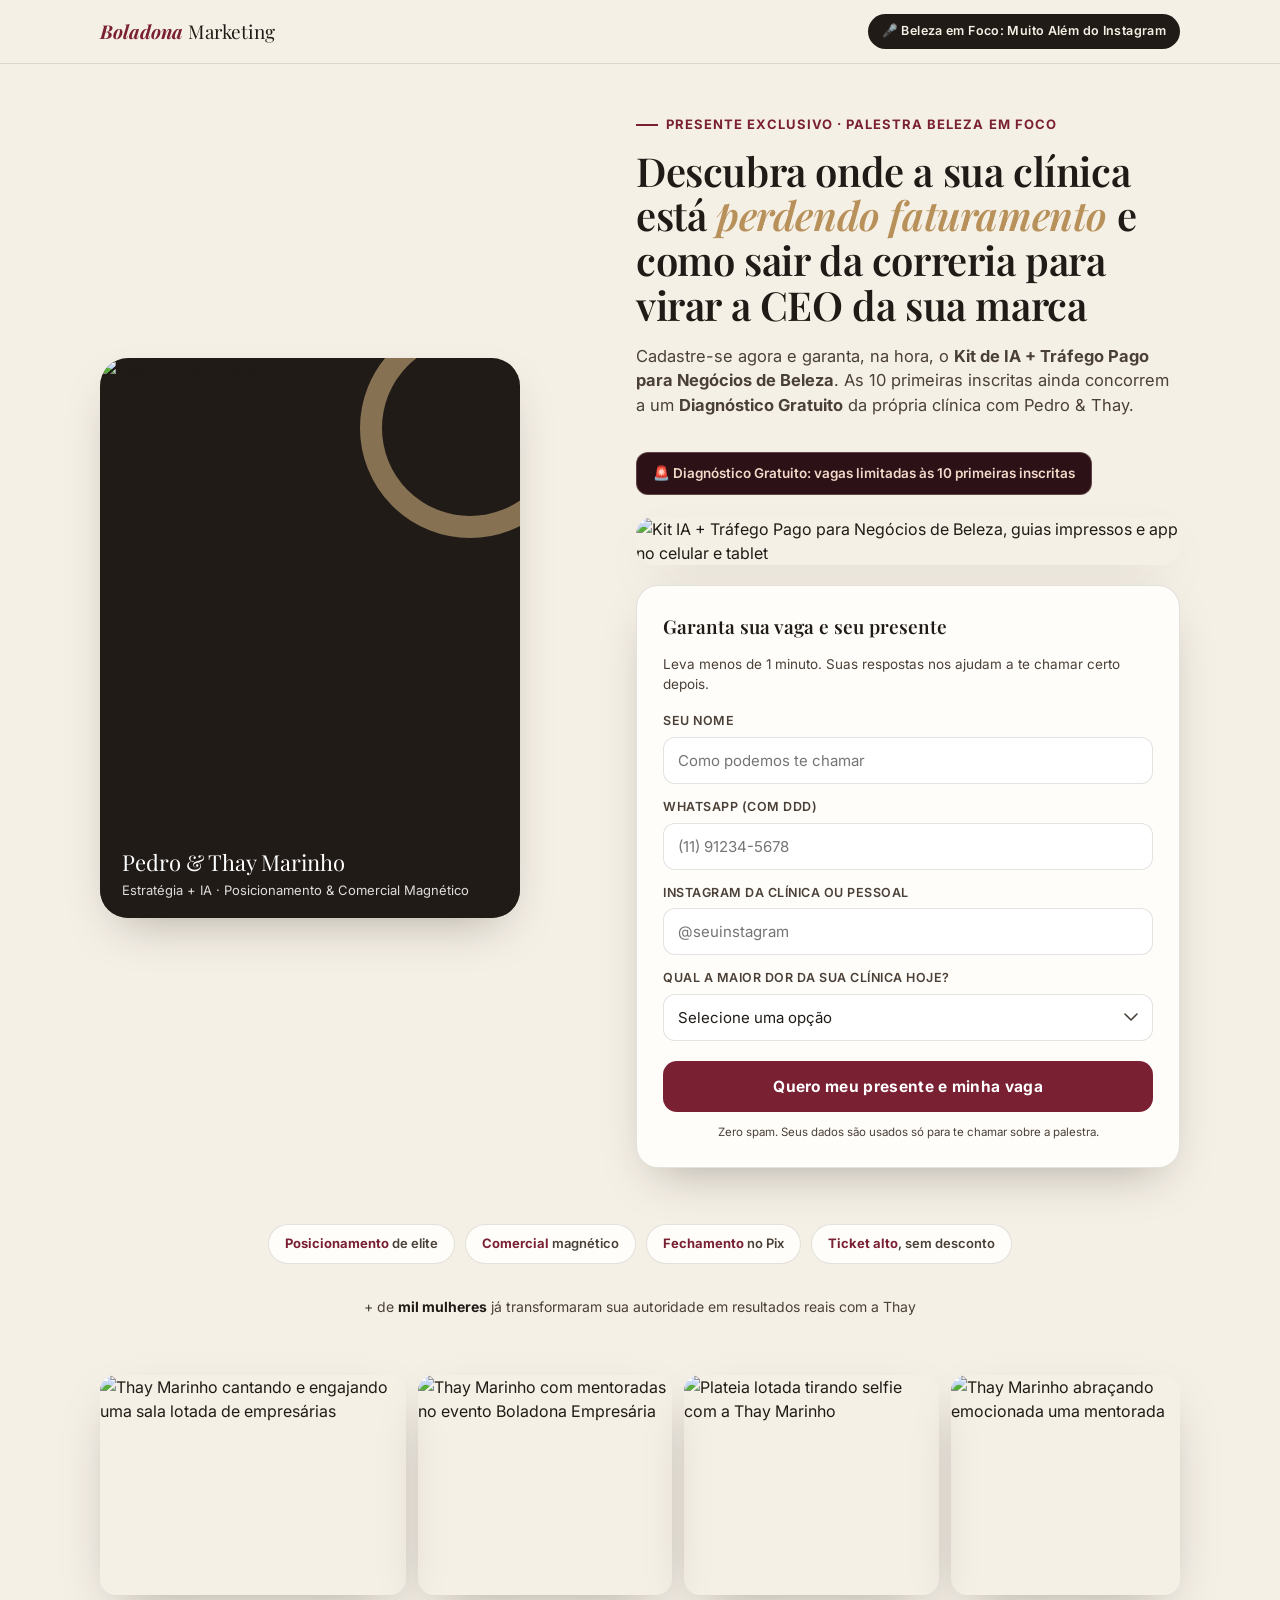
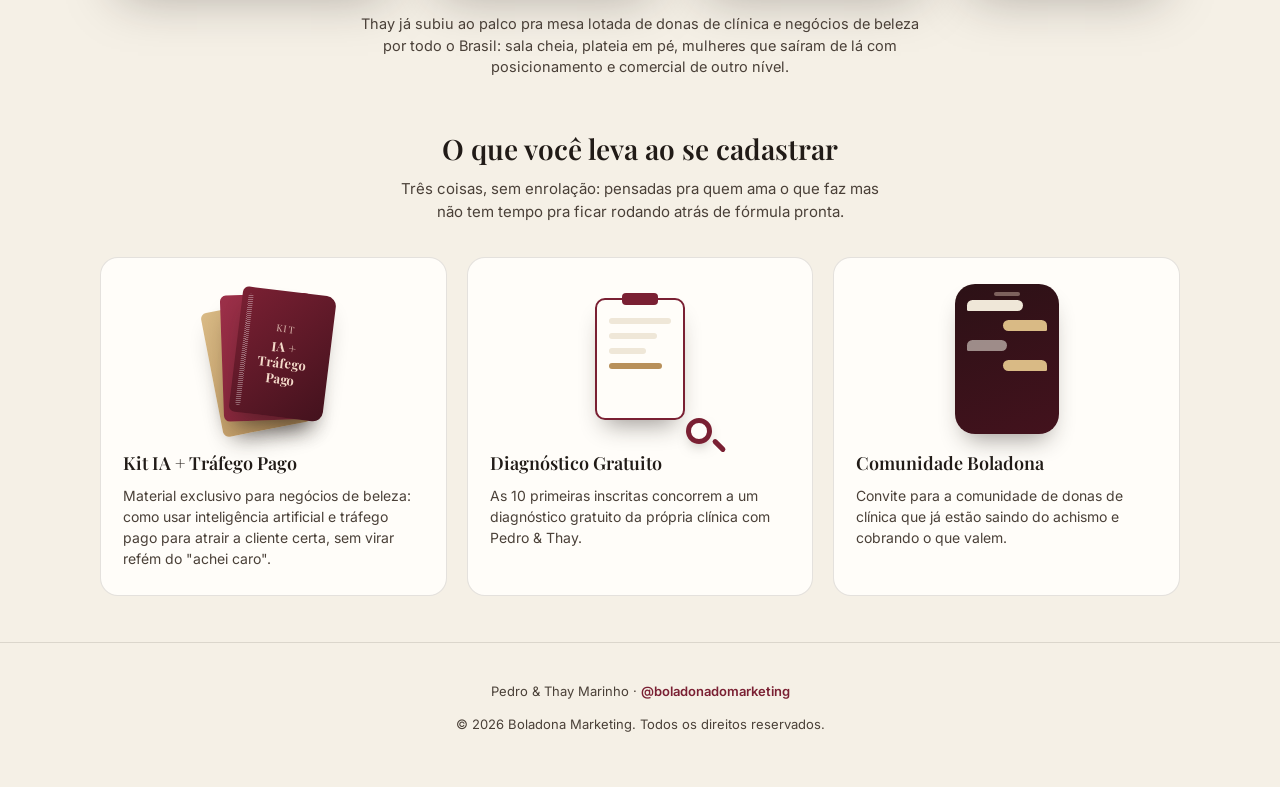
==== commit a13573b0: "Nomeia a palestra real (Beleza em Foco) na página Co-Authored-By: Claude Sonnet 5 <noreply@anthropic" ====
--- a/index.html
+++ b/index.html
@@ -3,8 +3,8 @@
 <head>
 <meta charset="UTF-8">
 <meta name="viewport" content="width=device-width, initial-scale=1">
-<title>Diagnóstico Gratuito · Palestra com Pedro & Thay Marinho</title>
-<meta name="description" content="Palestra de Pedro & Thay Marinho. Cadastre-se, leve seu Kit de IA + Tráfego Pago para Negócios de Beleza e concorra a um Diagnóstico Gratuito da sua clínica.">
+<title>Diagnóstico Gratuito · Beleza em Foco, com Pedro & Thay Marinho</title>
+<meta name="description" content="Palestra Beleza em Foco: Muito Além do Instagram, com Pedro & Thay Marinho. Cadastre-se, leve seu Kit de IA + Tráfego Pago para Negócios de Beleza e concorra a um Diagnóstico Gratuito da sua clínica.">
 <link rel="preconnect" href="https://fonts.googleapis.com">
 <link rel="preconnect" href="https://fonts.gstatic.com" crossorigin>
 <link href="https://fonts.googleapis.com/css2?family=Playfair+Display:ital,wght@0,500;0,600;0,700;1,600&family=Inter:wght@400;500;600;700&display=swap" rel="stylesheet">
@@ -111,7 +111,7 @@
 <div class="topbar">
   <div class="topbar-inner">
     <div class="brand"><b>Boladona</b> Marketing</div>
-    <div class="live-badge">🎤 Convidados especiais da palestra</div>
+    <div class="live-badge">🎤 Beleza em Foco: Muito Além do Instagram</div>
   </div>
 </div>
 
@@ -127,7 +127,7 @@
     </div>
 
     <div>
-      <div class="eyebrow">Presente exclusivo para quem vai à palestra</div>
+      <div class="eyebrow">Presente exclusivo · Palestra Beleza em Foco</div>
       <h1>Descubra onde a sua clínica está <em>perdendo faturamento</em> e como sair da correria para virar a CEO da sua marca</h1>
       <p class="hero-sub">Cadastre-se agora e garanta, na hora, o <strong>Kit de IA + Tráfego Pago para Negócios de Beleza</strong>. As 10 primeiras inscritas ainda concorrem a um <strong>Diagnóstico Gratuito</strong> da própria clínica com Pedro &amp; Thay.</p>
       <div class="urgency">🚨 Diagnóstico Gratuito: vagas limitadas às 10 primeiras inscritas</div>
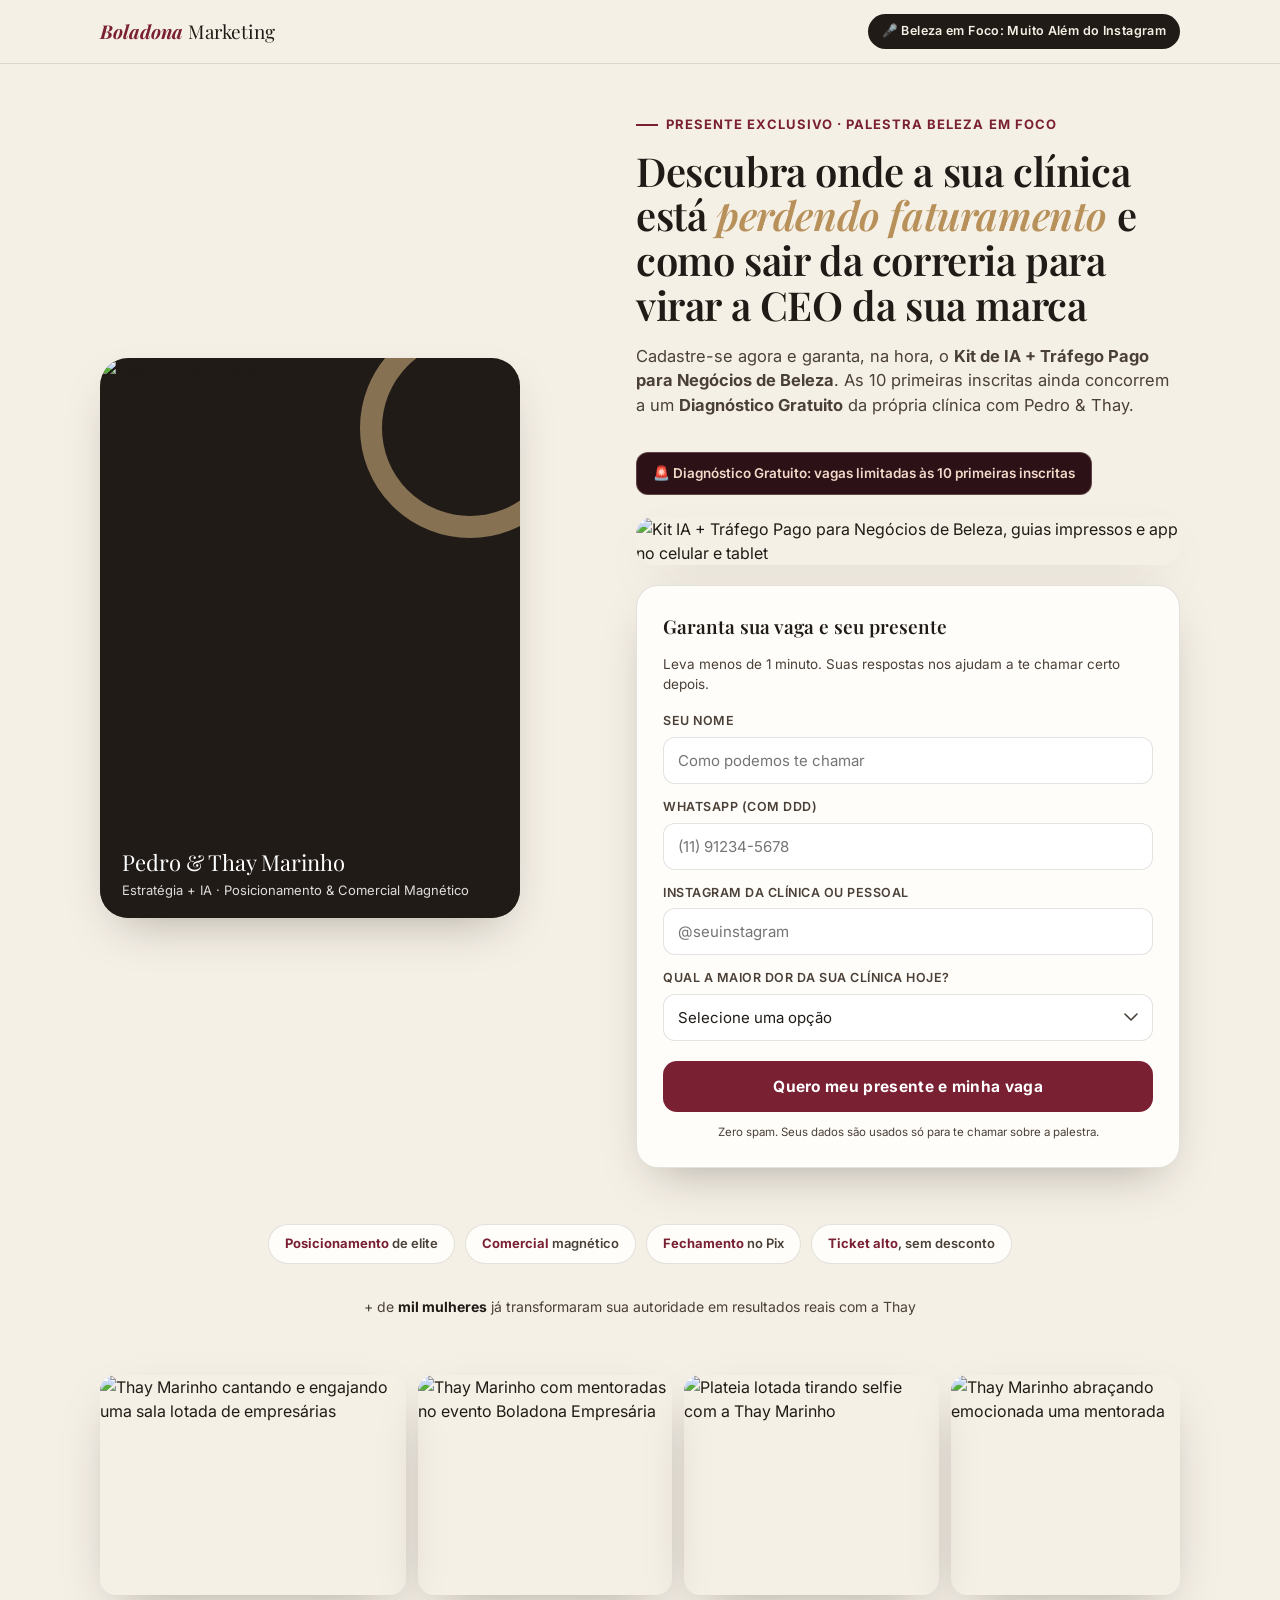
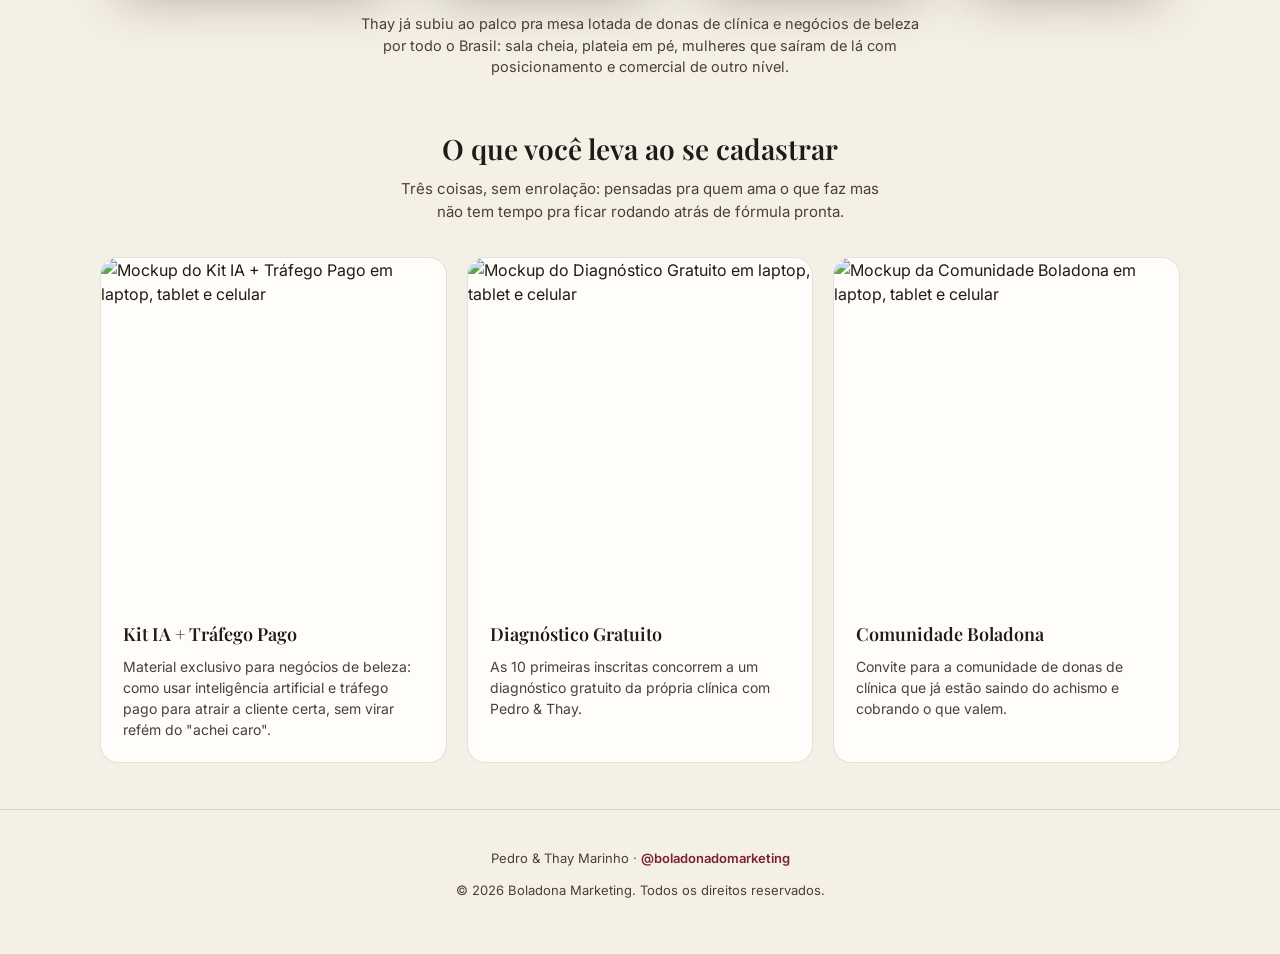
==== commit 987c7c64: "Substitui mockups CSS pelos mockups reais do Canva e adiciona hero na página de obrigado 3 cards de " ====
--- a/index.html
+++ b/index.html
@@ -67,35 +67,11 @@
 .section-sub { text-align:center; color:var(--ink-soft); max-width:56ch; margin:0 auto 34px; font-size:15px; }
 .cards3 { display:grid; grid-template-columns:repeat(3,1fr); gap:20px; }
 @media (max-width:820px) { .cards3 { grid-template-columns:1fr; } }
-.gift-card { background:var(--card); border:1px solid var(--line); border-radius:18px; padding:26px 22px; }
+.gift-card { background:var(--card); border:1px solid var(--line); border-radius:18px; overflow:hidden; }
 .gift-card .num { width:34px; height:34px; border-radius:50%; background:var(--ink); color:var(--gold-light); display:flex; align-items:center; justify-content:center; font-family:'Playfair Display',serif; font-size:15px; margin-bottom:14px; }
-.gift-card h3 { font-size:18px; margin-bottom:8px; }
-.gift-card p { font-size:14px; color:var(--ink-soft); margin:0; }
-.kit-mockup { position:relative; width:120px; height:150px; margin:0 auto 16px; }
-.kit-book { position:absolute; left:50%; top:50%; width:94px; height:126px; border-radius:6px 10px 10px 6px; box-shadow:0 14px 24px -10px rgba(33,27,23,.45); }
-.kit-book-3 { z-index:1; background:linear-gradient(135deg,#D9BA85,#B8905A); transform:translate(-50%,-50%) rotate(-11deg) translate(-16px,5px); }
-.kit-book-2 { z-index:2; background:linear-gradient(135deg,#9C3049,#7A2033); transform:translate(-50%,-50%) rotate(-2deg) translate(-4px,-2px); }
-.kit-book-1 { z-index:3; background:linear-gradient(135deg,#7A2033,#43121D); transform:translate(-50%,-50%) rotate(7deg) translate(9px,-6px); display:flex; flex-direction:column; align-items:center; justify-content:center; text-align:center; color:#F3D9C9; padding:10px; }
-.kit-book-1::before { content:""; position:absolute; left:6px; top:7px; bottom:7px; width:5px; background:repeating-linear-gradient(rgba(255,255,255,0) 0,rgba(255,255,255,0) 1px,rgba(255,255,255,.35) 1px,rgba(255,255,255,.35) 2px); border-radius:3px; }
-.kit-book-tag { font-family:'Playfair Display',serif; font-size:9.5px; letter-spacing:.16em; opacity:.85; }
-.kit-book-title { font-family:'Playfair Display',serif; font-weight:700; font-size:13px; line-height:1.25; margin-top:4px; }
-
-.diag-mockup { position:relative; width:120px; height:150px; margin:0 auto 16px; }
-.diag-board { position:absolute; left:50%; top:50%; transform:translate(-50%,-50%); width:90px; height:122px; background:var(--card); border:2px solid var(--wine); border-radius:10px; box-shadow:0 14px 24px -10px rgba(33,27,23,.45); padding:18px 12px 12px; }
-.diag-board::before { content:""; position:absolute; top:-7px; left:50%; transform:translateX(-50%); width:36px; height:12px; background:var(--wine); border-radius:4px; }
-.diag-line { height:6px; background:var(--cream-soft); border-radius:3px; margin-bottom:9px; }
-.diag-line:nth-child(2) { width:78%; }
-.diag-line:nth-child(3) { width:60%; }
-.diag-line.check { background:var(--gold); width:85%; }
-.diag-glass { position:absolute; right:-12px; bottom:-10px; width:26px; height:26px; border:5px solid var(--wine); border-radius:50%; background:rgba(255,253,249,.95); box-shadow:0 6px 14px -6px rgba(33,27,23,.5); }
-.diag-glass::after { content:""; position:absolute; width:16px; height:5px; background:var(--wine); border-radius:3px; left:20px; top:20px; transform:rotate(45deg); }
-
-.chat-mockup { position:relative; width:104px; height:150px; margin:0 auto 16px; background:linear-gradient(160deg,#2C1116,#43121D); border-radius:20px; box-shadow:0 14px 24px -10px rgba(33,27,23,.45); padding:16px 12px; display:flex; flex-direction:column; gap:9px; }
-.chat-mockup::before { content:""; position:absolute; top:8px; left:50%; transform:translateX(-50%); width:26px; height:4px; border-radius:3px; background:rgba(243,217,201,.4); }
-.chat-bubble { height:11px; border-radius:8px; }
-.chat-bubble.in { width:70%; background:var(--cream-soft); border-bottom-left-radius:2px; align-self:flex-start; }
-.chat-bubble.out { width:55%; background:var(--gold-light); border-bottom-right-radius:2px; align-self:flex-end; }
-.chat-bubble.in2 { width:50%; background:rgba(245,240,230,.55); border-bottom-left-radius:2px; align-self:flex-start; }
+.gift-card h3 { font-size:18px; margin:18px 22px 8px; }
+.gift-card p { font-size:14px; color:var(--ink-soft); margin:0 22px 22px; }
+.gift-card .mockup-img { width:100%; aspect-ratio:1/1; object-fit:cover; object-position:top; display:block; }
 
 .proof { padding:8px 0 4px; }
 .proof-grid { display:grid; grid-template-columns:1.2fr 1fr 1fr 0.9fr; gap:12px; }
@@ -197,37 +173,17 @@
     <p class="section-sub">Três coisas, sem enrolação: pensadas pra quem ama o que faz mas não tem tempo pra ficar rodando atrás de fórmula pronta.</p>
     <div class="cards3">
       <div class="gift-card">
-        <div class="kit-mockup" aria-hidden="true">
-          <div class="kit-book kit-book-3"></div>
-          <div class="kit-book kit-book-2"></div>
-          <div class="kit-book kit-book-1">
-            <span class="kit-book-tag">KIT</span>
-            <span class="kit-book-title">IA + Tráfego<br>Pago</span>
-          </div>
-        </div>
+        <img class="mockup-img" src="https://qdgpsgfivrbxqoopowkg.supabase.co/storage/v1/object/public/landing-assets/mockup-kit-real.jpg" alt="Mockup do Kit IA + Tráfego Pago em laptop, tablet e celular">
         <h3>Kit IA + Tráfego Pago</h3>
         <p>Material exclusivo para negócios de beleza: como usar inteligência artificial e tráfego pago para atrair a cliente certa, sem virar refém do "achei caro".</p>
       </div>
       <div class="gift-card">
-        <div class="diag-mockup" aria-hidden="true">
-          <div class="diag-board">
-            <div class="diag-line"></div>
-            <div class="diag-line"></div>
-            <div class="diag-line"></div>
-            <div class="diag-line check"></div>
-          </div>
-          <div class="diag-glass"></div>
-        </div>
+        <img class="mockup-img" src="https://qdgpsgfivrbxqoopowkg.supabase.co/storage/v1/object/public/landing-assets/mockup-diagnostico-real.jpg" alt="Mockup do Diagnóstico Gratuito em laptop, tablet e celular">
         <h3>Diagnóstico Gratuito</h3>
         <p>As 10 primeiras inscritas concorrem a um diagnóstico gratuito da própria clínica com Pedro &amp; Thay.</p>
       </div>
       <div class="gift-card">
-        <div class="chat-mockup" aria-hidden="true">
-          <div class="chat-bubble in"></div>
-          <div class="chat-bubble out"></div>
-          <div class="chat-bubble in2"></div>
-          <div class="chat-bubble out"></div>
-        </div>
+        <img class="mockup-img" src="https://qdgpsgfivrbxqoopowkg.supabase.co/storage/v1/object/public/landing-assets/mockup-comunidade-real.jpg" alt="Mockup da Comunidade Boladona em laptop, tablet e celular">
         <h3>Comunidade Boladona</h3>
         <p>Convite para a comunidade de donas de clínica que já estão saindo do achismo e cobrando o que valem.</p>
       </div>
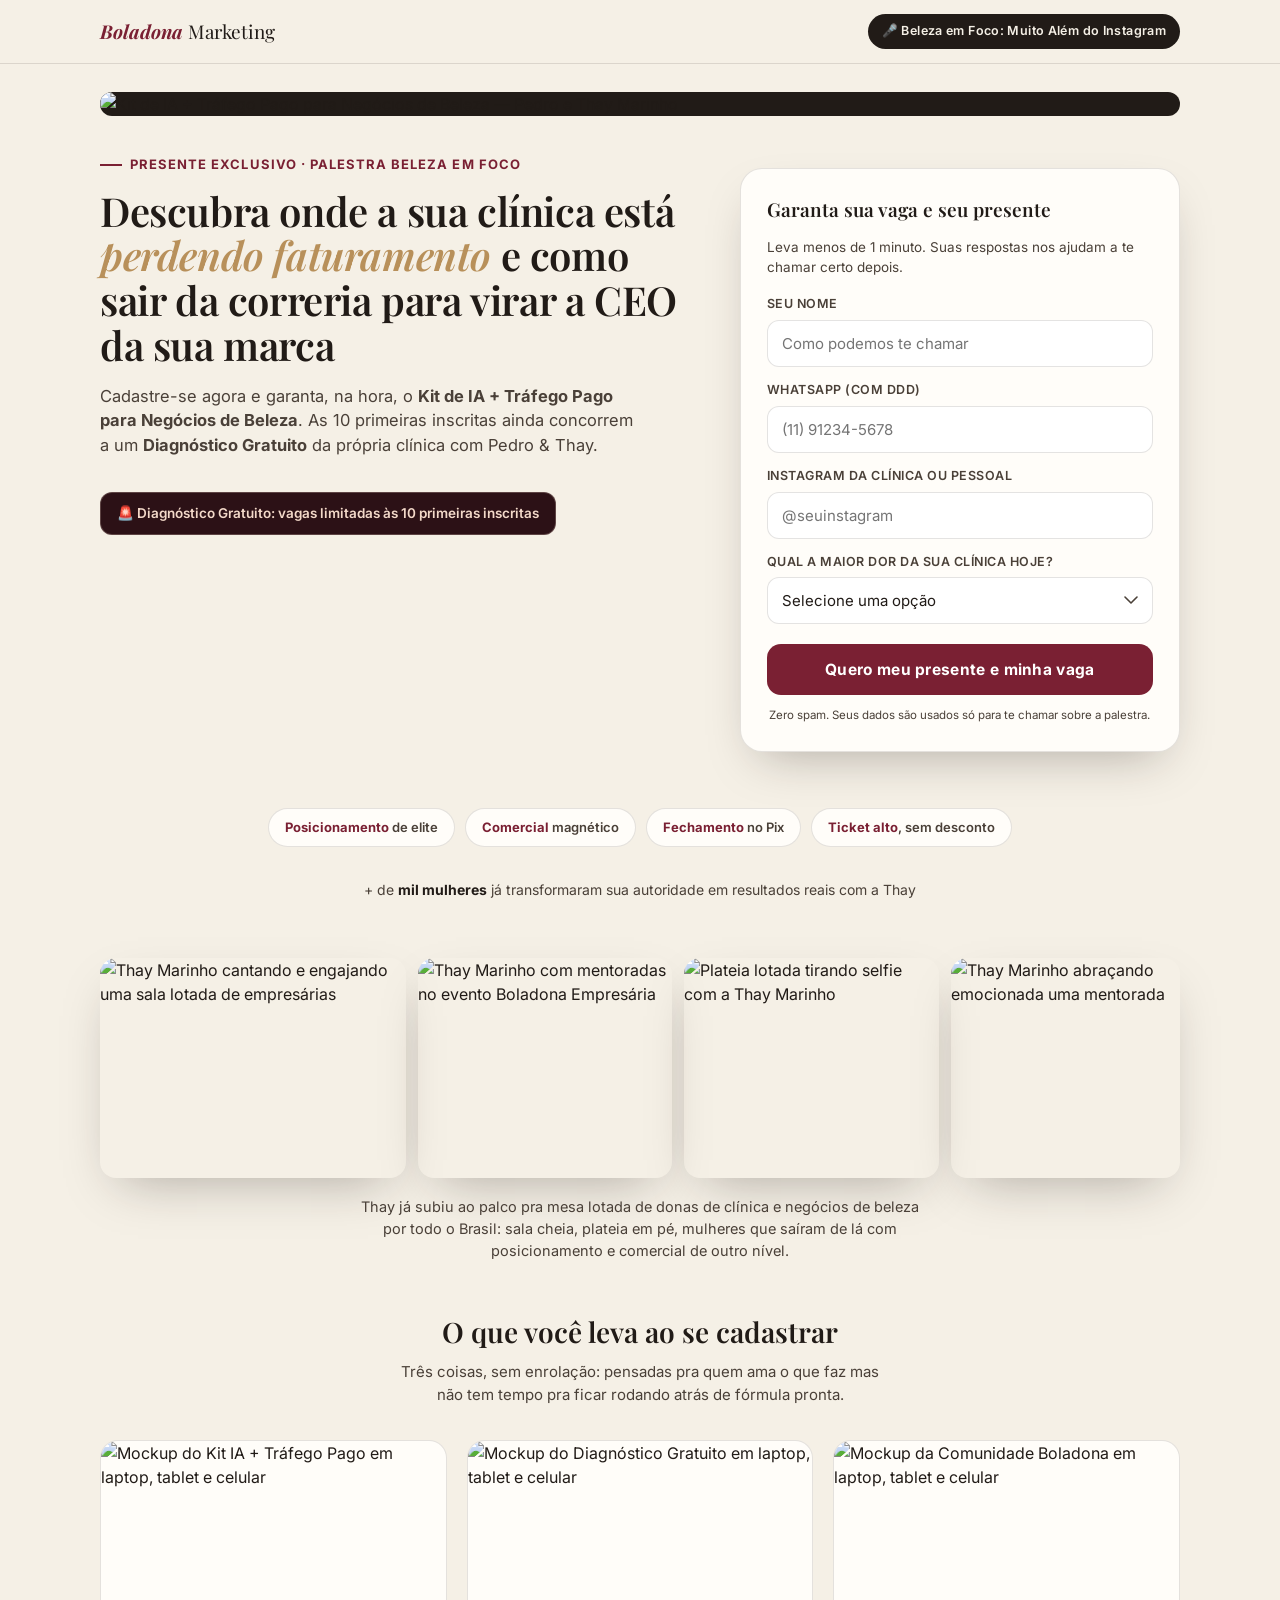
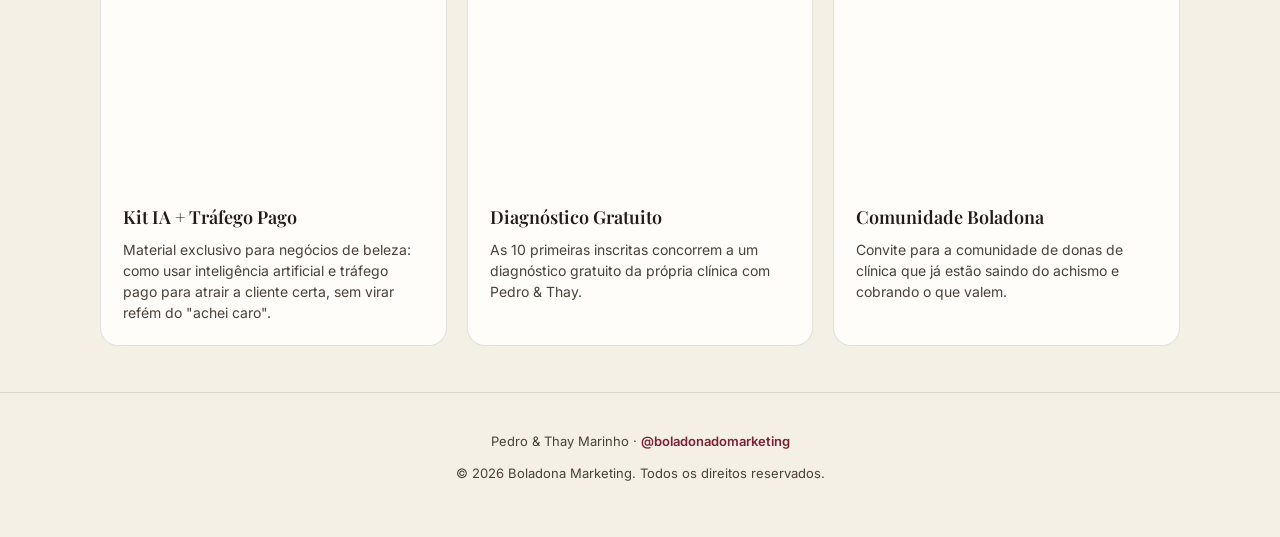
==== commit 78e78526: "Redesenha hero com banner completo do Kit IA + Tráfego Pago Troca o card de foto retrato (que cortav" ====
--- a/index.html
+++ b/index.html
@@ -25,16 +25,11 @@
 .brand { font-family:'Playfair Display',serif; font-size:19px; }
 .brand b { color:var(--wine); font-style:italic; }
 .live-badge { display:inline-flex; align-items:center; gap:8px; background:var(--ink); color:var(--cream); padding:8px 14px; border-radius:999px; font-size:12.5px; font-weight:600; letter-spacing:.03em; }
-.hero { padding:44px 0 30px; }
-.hero-grid { display:grid; grid-template-columns:.95fr 1.05fr; gap:44px; align-items:center; }
+.hero { padding:28px 0 30px; }
+.hero-banner { border-radius:24px; overflow:hidden; box-shadow:var(--shadow); margin-bottom:32px; background:var(--ink); }
+.hero-banner img { width:100%; height:auto; display:block; }
+.hero-grid { display:grid; grid-template-columns:1.15fr .85fr; gap:44px; align-items:start; }
 @media (max-width:880px) { .hero-grid { grid-template-columns:1fr; gap:30px; } }
-.photo-card { position:relative; border-radius:28px; overflow:hidden; box-shadow:var(--shadow); aspect-ratio:3/4; max-height:560px; background:var(--ink); }
-.photo-card img { width:100%; height:100%; object-fit:cover; object-position:50% 12%; }
-.photo-card::after { content:""; position:absolute; inset:0; background:linear-gradient(180deg,rgba(33,27,23,0) 45%,rgba(33,27,23,.75) 100%); }
-.photo-caption { position:absolute; left:22px; right:22px; bottom:18px; z-index:2; color:#fff; }
-.photo-caption .names { font-family:'Playfair Display',serif; font-size:22px; }
-.photo-caption .role { font-size:13px; opacity:.85; margin-top:2px; }
-.photo-arc { position:absolute; top:-40px; right:-60px; width:220px; height:220px; border:22px solid var(--gold-light); border-radius:50%; opacity:.55; z-index:1; }
 .eyebrow { display:inline-flex; align-items:center; gap:8px; color:var(--wine); font-weight:700; font-size:13px; letter-spacing:.08em; text-transform:uppercase; margin-bottom:14px; }
 .eyebrow::before { content:""; width:22px; height:2px; background:var(--wine); display:inline-block; }
 .hero h1 { font-size:40px; line-height:1.12; letter-spacing:-0.01em; }
@@ -42,8 +37,6 @@
 @media (max-width:480px) { .hero h1 { font-size:30px; } }
 .hero-sub { margin-top:16px; font-size:16.5px; color:var(--ink-soft); max-width:54ch; }
 .urgency { margin-top:18px; display:inline-flex; align-items:center; gap:10px; background:#2C1116; color:#F3D9C9; border:1px solid rgba(243,217,201,.25); padding:10px 16px; border-radius:12px; font-size:13.5px; font-weight:600; }
-.kit-photo { margin-top:22px; border-radius:18px; overflow:hidden; box-shadow:var(--shadow); }
-.kit-photo img { width:100%; display:block; }
 .form-card { margin-top:20px; background:var(--card); border:1px solid var(--line); border-radius:var(--radius); padding:26px; box-shadow:var(--shadow); }
 .form-card h3 { font-size:19px; margin-bottom:4px; }
 .form-card .form-note { font-size:13.5px; color:var(--ink-soft); margin-bottom:18px; }
@@ -92,26 +85,20 @@
 </div>
 
 <header class="hero">
+  <div class="container">
+    <div class="hero-banner">
+      <img src="https://raw.githubusercontent.com/marinho-hub/palestra-diagnostico-clinica/claude/validate-contact-storage-q4dyjl/assets/hero-kit-ia-trafego-banner.jpg" alt="Kit de IA + Tráfego Pago para Negócios de Beleza — Pedro e Thay Marinho">
+    </div>
+  </div>
   <div class="container hero-grid">
-    <div class="photo-card">
-      <div class="photo-arc"></div>
-      <img src="https://qdgpsgfivrbxqoopowkg.supabase.co/storage/v1/object/public/landing-assets/pedro-thay-casal.jpg" alt="Pedro e Thay Marinho">
-      <div class="photo-caption">
-        <div class="names">Pedro &amp; Thay Marinho</div>
-        <div class="role">Estratégia + IA · Posicionamento &amp; Comercial Magnético</div>
-      </div>
-    </div>
-
     <div>
       <div class="eyebrow">Presente exclusivo · Palestra Beleza em Foco</div>
       <h1>Descubra onde a sua clínica está <em>perdendo faturamento</em> e como sair da correria para virar a CEO da sua marca</h1>
       <p class="hero-sub">Cadastre-se agora e garanta, na hora, o <strong>Kit de IA + Tráfego Pago para Negócios de Beleza</strong>. As 10 primeiras inscritas ainda concorrem a um <strong>Diagnóstico Gratuito</strong> da própria clínica com Pedro &amp; Thay.</p>
       <div class="urgency">🚨 Diagnóstico Gratuito: vagas limitadas às 10 primeiras inscritas</div>
-
-      <div class="kit-photo">
-        <img src="https://qdgpsgfivrbxqoopowkg.supabase.co/storage/v1/object/public/landing-assets/kit-mockup-foto.jpg" alt="Kit IA + Tráfego Pago para Negócios de Beleza, guias impressos e app no celular e tablet">
-      </div>
-
+    </div>
+
+    <div>
       <div class="form-card">
         <h3>Garanta sua vaga e seu presente</h3>
         <p class="form-note">Leva menos de 1 minuto. Suas respostas nos ajudam a te chamar certo depois.</p>
